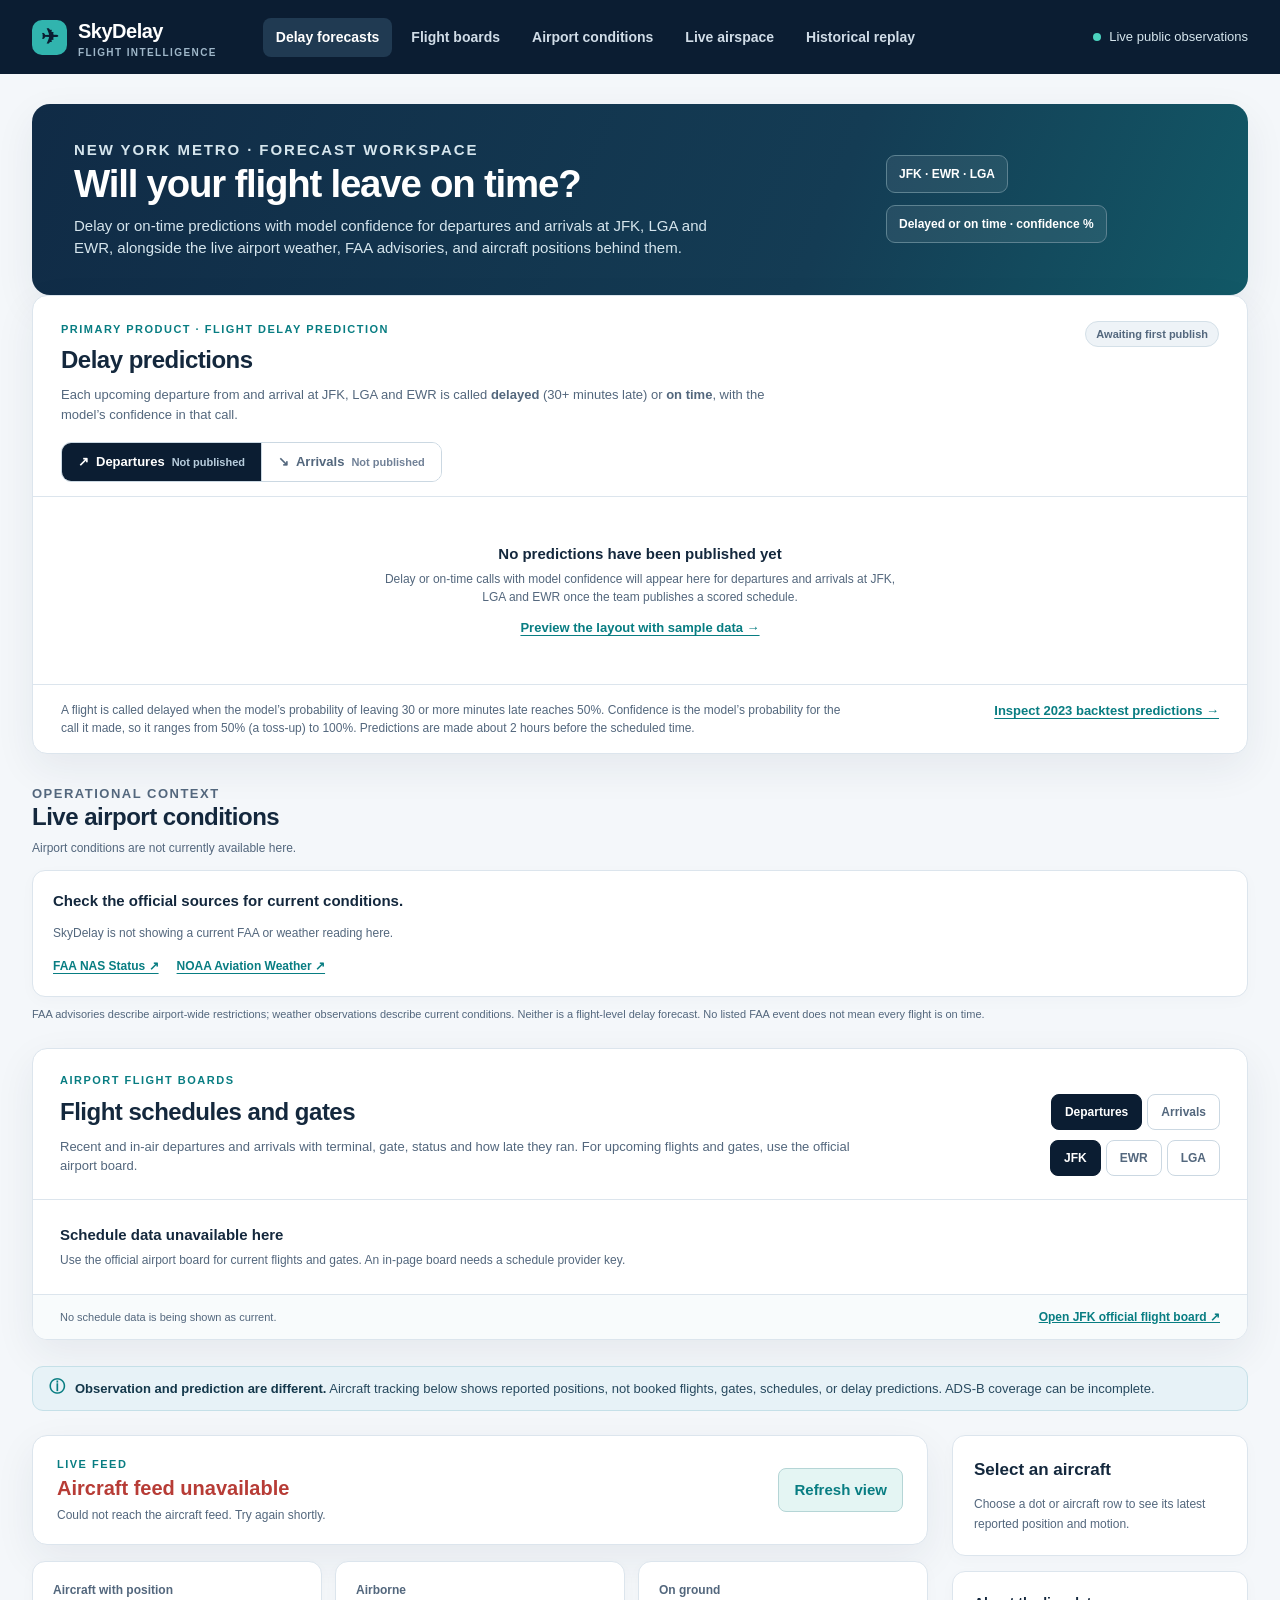
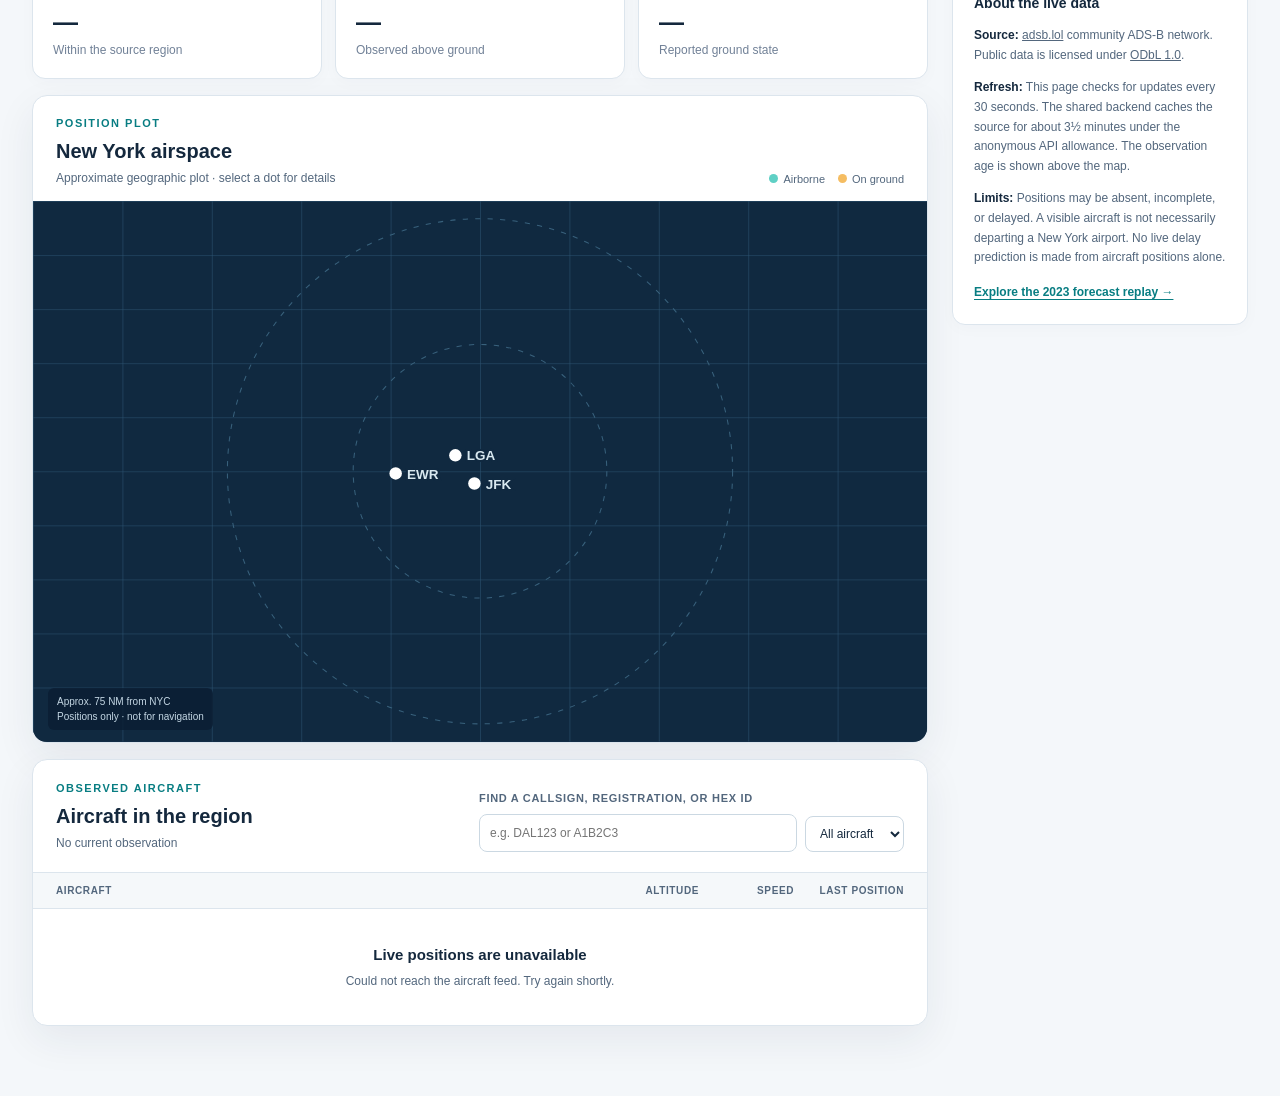
==== prototype/index.html @ 89e58b67 "fix: drop the prediction column from flight boards and the sample label Co-Authored-By: Claude Opus " ====
<!doctype html>
<html lang="en">
<head>
<meta charset="utf-8">
<meta name="viewport" content="width=device-width, initial-scale=1">
<meta name="theme-color" content="#0b1d32">
<link rel="icon" type="image/svg+xml" href="favicon.svg">
<link rel="stylesheet" href="styles.css">
<link rel="stylesheet" href="live.css">
<link rel="stylesheet" href="predictions.css">
<title>NYC flight delay predictions | SkyDelay</title>
</head>
<body>
<a class="skip" href="#main">Skip to main content</a>
<header class="site-header" id="top"><div class="header-inner"><a class="brand" href="index.html" aria-label="SkyDelay home"><span class="brand-mark" aria-hidden="true">✈</span><span>SkyDelay<small>Flight intelligence</small></span></a><nav class="top-nav" aria-label="Main navigation"><a href="#forecast" aria-current="page">Delay forecasts</a><a href="#schedules">Flight boards</a><a href="#conditions">Airport conditions</a><a href="#airspace">Live airspace</a><a href="replay.html">Historical replay</a></nav><div class="header-status"><span class="status-dot" aria-hidden="true"></span>Live public observations</div></div></header>
<div class="shell"><section class="hero" aria-labelledby="pageTitle"><div><p class="eyebrow">New York metro · Forecast workspace</p><h1 id="pageTitle">Will your flight leave on time?</h1><p>Delay or on-time predictions with model confidence for departures and arrivals at JFK, LGA and EWR, alongside the live airport weather, FAA advisories, and aircraft positions behind them.</p></div><div class="hero-facts" aria-label="Live view facts"><span>JFK · EWR · LGA</span><span>Delayed or on time · confidence %</span></div></section>

<main id="main">
<section id="forecast" class="forecast-panel panel predictions" aria-labelledby="forecastTitle">
  <div class="pred-head"><div><p class="section-kicker">Primary product · Flight delay prediction</p><h2 id="forecastTitle">Delay predictions</h2><p>Each upcoming departure from and arrival at JFK, LGA and EWR is called <strong>delayed</strong> (30+ minutes late) or <strong>on time</strong>, with the model’s confidence in that call.</p></div><div id="predMeta" class="pred-meta" role="status" aria-live="polite">Loading predictions…</div></div>
  <div class="pred-direction" role="group" aria-label="Departures or arrivals"><button type="button" data-pred-direction="departure" aria-pressed="true"><span aria-hidden="true">↗</span> Departures <small></small></button><button type="button" data-pred-direction="arrival" aria-pressed="false"><span aria-hidden="true">↘</span> Arrivals <small></small></button></div>
  <div id="predBanner" class="pred-banner" role="note" hidden></div>
  <div id="predAirports" class="pred-airports" role="group" aria-label="Departure airport"></div>
  <div id="predSummary" class="pred-summary" aria-live="polite"></div>
  <div id="predControls" class="pred-controls" hidden><label class="pred-search"><span>Find a flight or airport</span><input id="predSearch" type="search" placeholder="e.g. B6 1023 or BOS" autocomplete="off"></label><div class="pred-filter" role="group" aria-label="Show predictions"><button type="button" data-pred-filter="all" aria-pressed="true">All</button><button type="button" data-pred-filter="delayed" aria-pressed="false">Delayed</button><button type="button" data-pred-filter="on_time" aria-pressed="false">On time</button></div><label class="pred-select"><span>Sort</span><select id="predSort"><option value="time">Scheduled time</option><option value="risk">Highest delay risk</option><option value="confidence">Highest confidence</option></select></label><label class="pred-check"><input id="predPast" type="checkbox"> <span id="predPastLabel">Show departed</span></label></div>
  <div id="predTable" class="pred-table"><div class="pred-empty">Loading predictions…</div></div>
  <div class="forecast-footer pred-footer"><div id="predMethod" class="pred-method"></div><a class="forecast-link" href="replay.html">Inspect 2023 backtest predictions →</a></div>
</section>
<section id="conditions" class="conditions-section" aria-labelledby="conditionsTitle"><div class="section-head"><div><p class="section-kicker">Operational context</p><h2 id="conditionsTitle">Live airport conditions</h2><p id="operationsStatus" role="status" aria-live="polite">Checking FAA and aviation weather feeds…</p></div></div><div id="airportConditions" class="airport-conditions"><div class="card">Loading current conditions…</div></div><p class="conditions-note">FAA advisories describe airport-wide restrictions; weather observations describe current conditions. Neither is a flight-level delay forecast. No listed FAA event does not mean every flight is on time.</p></section>
<section id="schedules" class="schedule-section panel" aria-labelledby="scheduleTitle"><div class="schedule-heading"><div><p class="section-kicker">Airport flight boards</p><h2 id="scheduleTitle">Flight schedules and gates</h2><p>Recent and in-air departures and arrivals with terminal, gate, status and how late they ran. For upcoming flights and gates, use the official airport board.</p></div><div class="schedule-controls"><div class="schedule-tabs" role="group" aria-label="Departures or arrivals"><button type="button" data-schedule-direction="departures" aria-pressed="true">Departures</button><button type="button" data-schedule-direction="arrivals" aria-pressed="false">Arrivals</button></div><div class="schedule-tabs" role="group" aria-label="Airport"><button type="button" data-airport="JFK" aria-pressed="true">JFK</button><button type="button" data-airport="EWR" aria-pressed="false">EWR</button><button type="button" data-airport="LGA" aria-pressed="false">LGA</button></div></div></div><div id="scheduleList" class="schedule-content" aria-live="polite">Checking schedule data…</div><div class="schedule-footer"><span id="scheduleSource">Schedule coverage will be shown here.</span><a id="officialBoard" href="https://www.jfkairport.com/flights" target="_blank" rel="noopener noreferrer">Open JFK official flight board ↗</a></div></section>
<div class="notice" role="note"><span class="notice-icon" aria-hidden="true">ⓘ</span><span><strong>Observation and prediction are different.</strong> Aircraft tracking below shows reported positions, not booked flights, gates, schedules, or delay predictions. ADS-B coverage can be incomplete.</span></div>
<div id="airspace" class="live-workspace"><div class="live-main"><section class="live-toolbar panel" aria-label="Live feed status"><div><p class="section-kicker">Live feed</p><h2 id="statusTitle">Connecting to aircraft feed…</h2><p id="statusDetail" class="sub" role="status" aria-live="polite">Waiting for the first observation</p></div><button id="refresh" type="button" class="refresh-button">Refresh view</button></section>
<div class="live-stats" id="liveStats" aria-label="Observed aircraft counts"><div class="card"><div class="k">Aircraft with position</div><div class="v" id="statTotal">—</div><div class="d">Within the source region</div></div><div class="card"><div class="k">Airborne</div><div class="v" id="statAirborne">—</div><div class="d">Observed above ground</div></div><div class="card"><div class="k">On ground</div><div class="v" id="statGround">—</div><div class="d">Reported ground state</div></div></div>
<section class="map-panel panel" aria-labelledby="mapTitle"><div class="map-title"><div><p class="section-kicker">Position plot</p><h2 id="mapTitle">New York airspace</h2><p class="sub">Approximate geographic plot · select a dot for details</p></div><div class="map-legend"><span><i class="airborne-dot"></i>Airborne</span><span><i class="ground-dot"></i>On ground</span></div></div><div class="map-frame"><svg id="aircraftMap" viewBox="0 0 860 520" role="group" aria-label="Aircraft positions near New York" preserveAspectRatio="xMidYMid meet"><defs><pattern id="grid" width="86" height="52" patternUnits="userSpaceOnUse"><path d="M 86 0 L 0 0 0 52" fill="none" stroke="#2c5472" stroke-width="1"/></pattern></defs><rect width="860" height="520" fill="#102940"/><rect width="860" height="520" fill="url(#grid)"/><circle cx="430" cy="260" r="122" fill="none" stroke="#38617c" stroke-dasharray="5 7"/><circle cx="430" cy="260" r="243" fill="none" stroke="#38617c" stroke-dasharray="5 7"/><g id="airportMarkers"></g><g id="aircraftMarkers"></g></svg><div class="map-corner">Approx. 75 NM from NYC<br>Positions only · not for navigation</div></div></section>
<section class="panel aircraft-panel" aria-labelledby="listTitle"><div class="aircraft-head"><div><p class="section-kicker">Observed aircraft</p><h2 id="listTitle">Aircraft in the region</h2><p id="listDetail" class="sub">Waiting for live observations…</p></div><div class="aircraft-filters"><label for="liveSearch">Find a callsign, registration, or hex ID</label><input id="liveSearch" type="search" placeholder="e.g. DAL123 or A1B2C3" autocomplete="off"><select id="groundFilter" aria-label="Filter aircraft"><option value="all">All aircraft</option><option value="airborne">Airborne</option><option value="ground">On ground</option></select></div></div><div class="live-colhead" aria-hidden="true"><span>Aircraft</span><span>Altitude</span><span>Speed</span><span>Last position</span></div><div id="aircraftList" aria-live="polite"><div class="loading" role="status">Loading current aircraft…</div></div><button class="more" id="showMore" type="button" hidden>Show more aircraft</button></section></div>
<aside class="sidebar live-sidebar" aria-label="Live aircraft details and source"><section id="selectedCard" class="side-card selected-card" aria-labelledby="selectedTitle"><h3 id="selectedTitle">Select an aircraft</h3><p>Choose a dot or aircraft row to see its latest reported position and motion.</p></section><section class="side-card" id="about"><h3>About the live data</h3><p><strong>Source:</strong> <a href="https://www.adsb.lol/docs/open-data/api" target="_blank" rel="noopener noreferrer">adsb.lol</a> community ADS-B network. Public data is licensed under <a href="https://opendatacommons.org/licenses/odbl/1-0/" target="_blank" rel="noopener noreferrer">ODbL 1.0</a>.</p><p><strong>Refresh:</strong> This page checks for updates every 30 seconds. The shared backend caches the source for about 3½ minutes under the anonymous API allowance. The observation age is shown above the map.</p><p><strong>Limits:</strong> Positions may be absent, incomplete, or delayed. A visible aircraft is not necessarily departing a New York airport. No live delay prediction is made from aircraft positions alone.</p><a class="text-link" href="replay.html">Explore the 2023 forecast replay →</a></section></aside></div></main></div>
<script src="live.js" defer></script>
<script src="operations.js" defer></script>
<script src="predictions.js" defer></script>
</body>
</html>
---- prototype/styles.css ----
:root{--navy:#0b1d32;--navy-2:#172b43;--ink:#14283d;--muted:#53677d;--soft:#718197;--line:#dce5ed;--bg:#f4f7fa;--white:#fff;--teal:#087d82;--teal-light:#e4f5f3;--amber:#a95a05;--amber-light:#fff2db;--red:#b73c36;--red-light:#fff0ee;--green:#15735d;--green-light:#e5f5ec;--shadow:0 14px 40px rgba(23,43,67,.07)}
*{box-sizing:border-box}html{scroll-behavior:smooth}body{margin:0;background:var(--bg);color:var(--ink);font:15px/1.5 -apple-system,BlinkMacSystemFont,"Segoe UI",Roboto,Arial,sans-serif}button,input,select{font:inherit}[hidden]{display:none!important}button{cursor:pointer}a{color:inherit}a:focus-visible,button:focus-visible,input:focus-visible,select:focus-visible{outline:3px solid #42b7c2;outline-offset:3px}svg{display:block} .skip{position:absolute;left:12px;top:-70px;background:#fff;padding:10px 14px;z-index:100}.skip:focus{top:12px}
.site-header{background:var(--navy);color:#fff}.header-inner{max-width:1360px;margin:auto;padding:0 32px;min-height:74px;display:flex;align-items:center;gap:46px}.brand{display:flex;align-items:center;gap:11px;text-decoration:none;font-weight:800;font-size:20px;letter-spacing:-.5px;white-space:nowrap}.brand-mark{width:35px;height:35px;border-radius:10px;background:#31b4ae;color:var(--navy);display:grid;place-items:center;font-size:21px}.brand small{color:#9fb7c9;font-size:10px;letter-spacing:1.4px;text-transform:uppercase;display:block;line-height:1;font-weight:700;margin-top:2px}.top-nav{display:flex;align-items:center;gap:6px;margin-right:auto}.top-nav a{text-decoration:none;color:#d0dce7;padding:9px 13px;border-radius:8px;font-size:14px;font-weight:650}.top-nav a:hover,.top-nav a:focus-visible{background:#203a52;color:#fff}.header-status{display:flex;align-items:center;gap:8px;color:#d6e6ee;font-size:13px;white-space:nowrap}.status-dot{width:8px;height:8px;border-radius:50%;background:#4bd3bf}
.shell{max-width:1360px;margin:auto;padding:30px 32px 70px}.hero{background:linear-gradient(112deg,#102b46,#143c54 65%,#125967);border-radius:18px;color:#fff;padding:35px 42px;display:flex;align-items:center;justify-content:space-between;gap:26px;box-shadow:var(--shadow)}.eyebrow{font-size:11px;font-weight:800;letter-spacing:1.9px;text-transform:uppercase;color:#82dfd6;margin:0 0 9px}.hero h1{font-size:clamp(28px,3vw,40px);letter-spacing:-1.2px;line-height:1.12;margin:0 0 10px}.hero p{margin:0;color:#d5e5ed;max-width:640px;font-size:15px}.hero-facts{display:flex;gap:12px;flex-wrap:wrap;max-width:320px}.hero-facts span{border:1px solid #5d8291;background:#ffffff13;border-radius:9px;padding:9px 12px;font-size:12px;font-weight:700;white-space:nowrap}.notice{display:flex;gap:10px;align-items:flex-start;background:#e7f2f7;border:1px solid #c5e0e8;border-radius:11px;padding:12px 16px;margin:18px 0 24px;color:#284a5f;font-size:13px}.notice strong{color:#14384b}.notice-icon{font-weight:900;color:var(--teal);font-size:16px;line-height:1}
.workspace{display:grid;grid-template-columns:minmax(0,1fr) 296px;gap:24px;align-items:start}.primary{min-width:0}.section-head{display:flex;justify-content:space-between;align-items:end;gap:15px;margin-bottom:13px}.section-head h2{font-size:21px;line-height:1.2;letter-spacing:-.4px;margin:0}.section-head p{margin:4px 0 0;color:var(--muted);font-size:13px}.section-kicker{color:var(--teal);font-size:11px;font-weight:800;text-transform:uppercase;letter-spacing:1.5px;margin:0 0 5px}.cards{display:grid;grid-template-columns:repeat(3,minmax(0,1fr));gap:13px;margin-bottom:27px}.card{background:#fff;border:1px solid var(--line);border-radius:13px;padding:19px 20px;box-shadow:0 4px 16px rgba(23,43,67,.025);min-width:0}.card .k{font-size:12px;color:var(--muted);font-weight:700}.card .v{font-size:28px;font-weight:800;letter-spacing:-.6px;font-variant-numeric:tabular-nums;line-height:1.2;margin-top:8px}.card .d{font-size:12px;color:var(--soft);margin-top:4px}
.panel{background:#fff;border:1px solid var(--line);border-radius:15px;box-shadow:var(--shadow);overflow:hidden}.panel-head{padding:24px 25px 0}.panel-head h2{font-size:22px;letter-spacing:-.45px;margin:0}.panel-head p{margin:4px 0 0;color:var(--muted);font-size:13px}.tabs{display:flex;gap:6px;border-bottom:1px solid var(--line);padding:0 25px;margin-top:21px}.tabs button{background:none;border:0;border-bottom:3px solid transparent;color:var(--muted);padding:0 12px 12px;font-size:14px;font-weight:700}.tabs button[aria-selected="true"]{color:var(--teal);border-color:var(--teal)}.filters{padding:19px 25px 18px;border-bottom:1px solid var(--line);background:#fbfcfd}.filter-label{display:block;font-size:11px;text-transform:uppercase;letter-spacing:1.1px;font-weight:800;color:var(--muted);margin-bottom:7px}.search-row{display:flex;gap:10px;align-items:center}.field{display:flex;align-items:center;gap:9px;background:#fff;border:1px solid #cbd8e2;border-radius:9px;height:44px;padding:0 12px;min-width:0;flex:1}.field:focus-within{border-color:var(--teal);box-shadow:0 0 0 3px #087d821a}.field svg{color:var(--soft);flex:none}.field input,.field select{width:100%;height:100%;border:0;background:transparent;color:var(--ink);outline:none;min-width:0}.field input::placeholder{color:#8392a1}.route-controls{display:grid;grid-template-columns:190px minmax(0,1fr) auto;gap:10px}.clear{height:44px;padding:0 14px;border-radius:9px;border:1px solid var(--line);background:#fff;color:var(--teal);font-weight:700}.clear:hover{background:var(--teal-light)}.date-wrap{margin-top:17px}.dates{display:flex;gap:7px;overflow:auto;padding:2px 2px 6px;scrollbar-width:thin}.date{min-width:75px;padding:7px 9px;border:1px solid #d3dfe8;border-radius:8px;background:#fff;text-align:center;color:var(--ink)}.date b{display:block;font-size:13px}.date span{display:block;color:var(--soft);font-size:11px}.date[aria-pressed="true"]{background:var(--navy);border-color:var(--navy);color:#fff}.date[aria-pressed="true"] span{color:#bcd2df}.date:hover:not([aria-pressed="true"]){border-color:var(--teal);background:#f5fbfa}
.results-head{display:flex;align-items:end;justify-content:space-between;gap:16px;padding:21px 25px 15px}.results-head h3{font-size:18px;letter-spacing:-.3px;margin:0}.sub{font-size:12px;color:var(--muted);margin:3px 0 0}.sort-label{display:flex;align-items:center;gap:8px;color:var(--muted);font-size:12px;white-space:nowrap}.sort-label select{border:1px solid #cbd8e2;border-radius:8px;padding:8px 28px 8px 9px;background:#fff;color:var(--ink);font-size:12px;font-weight:700}.colhead,.row{display:grid;grid-template-columns:minmax(220px,1fr) 110px 105px 95px;align-items:center;gap:12px}.colhead{background:#f5f8fa;border-block:1px solid var(--line);color:var(--muted);text-transform:uppercase;letter-spacing:.6px;font-size:10px;font-weight:800;padding:11px 25px}.colhead span:not(:first-child){text-align:right}.row{width:100%;text-align:left;border:0;border-bottom:1px solid #e7edf2;background:#fff;padding:14px 25px;color:var(--ink)}.row:hover{background:#f7fbfc}.row:last-child{border-bottom:0}.flight-cell{display:flex;align-items:center;gap:12px;min-width:0}.ico{width:37px;height:37px;border-radius:10px;display:grid;place-items:center;background:#dfeef2;color:#145265;flex:none;font-size:12px;font-weight:800}.flight-main{min-width:0}.flight-main strong{font-size:14px;white-space:nowrap}.route-tag{color:var(--teal);background:#eaf6f5;border-radius:4px;padding:2px 5px;font-size:11px;font-weight:800;margin-left:7px;white-space:nowrap}.flight-sub{color:var(--muted);font-size:12px;white-space:nowrap;overflow:hidden;text-overflow:ellipsis}.mobile-risk{display:none}.cell-number{text-align:right;font-size:13px;font-weight:750;font-variant-numeric:tabular-nums}.cell-number small{display:block;color:var(--soft);font-size:10px;font-weight:500}.pill{display:inline-block;border-radius:7px;padding:6px 8px;font-size:12px;font-weight:800;min-width:76px;text-align:center}.pill.g{color:var(--green);background:var(--green-light)}.pill.y{color:var(--amber);background:var(--amber-light)}.pill.r{color:var(--red);background:var(--red-light)}.pred-cell{text-align:right}.more{display:block;margin:17px auto 20px;padding:10px 24px;border:1px solid #bfd0dd;border-radius:8px;background:#fff;color:var(--teal);font-size:13px;font-weight:800}.more:hover{background:var(--teal-light)}.empty{padding:40px 24px;text-align:center}.empty strong{display:block;font-size:16px}.empty p{color:var(--muted);font-size:13px;margin:5px 0 14px}.empty button{border:1px solid #b8d6d6;background:var(--teal-light);color:var(--teal);border-radius:8px;padding:8px 13px;font-weight:700}.loading{padding:35px 24px;color:var(--muted);text-align:center}
.sidebar{display:grid;gap:15px;position:sticky;top:18px}.side-card{background:#fff;border:1px solid var(--line);border-radius:13px;padding:21px;box-shadow:0 4px 16px rgba(23,43,67,.025)}.side-card h3{font-size:14px;margin:0 0 12px}.side-card p{font-size:12px;line-height:1.65;color:var(--muted);margin:0 0 12px}.side-card p:last-child{margin-bottom:0}.side-card strong{color:var(--ink)}.legend{display:grid;gap:9px}.legend span{font-size:12px;color:var(--muted)}.legend i{width:9px;height:9px;border-radius:50%;display:inline-block;margin-right:8px}.stat{padding:11px 0;border-top:1px solid var(--line);display:flex;justify-content:space-between;gap:8px;font-size:12px}.stat span{color:var(--muted)}.stat strong{text-align:right}.footnote{color:var(--soft);font-size:11px;line-height:1.6;margin-top:12px}.text-link{font-size:12px;color:var(--teal);font-weight:750;text-underline-offset:3px}.method{margin-top:22px;border:1px solid var(--line);border-radius:12px;background:#fff;padding:22px 26px}.method h2{font-size:17px;margin:0 0 12px}.method-grid{display:grid;grid-template-columns:repeat(3,1fr);gap:20px}.method-grid p{font-size:12px;color:var(--muted);line-height:1.6;margin:0}.method-grid strong{display:block;color:var(--ink);margin-bottom:3px}
.mask{position:fixed;inset:0;background:rgba(5,20,36,.58);z-index:50;display:none}.mask.open{display:block}.sheet{position:fixed;z-index:51;top:50%;left:50%;transform:translate(-50%,-45%) scale(.98);opacity:0;pointer-events:none;max-height:min(90vh,850px);overflow:auto;width:min(620px,calc(100vw - 28px));background:#fff;border-radius:15px;box-shadow:0 24px 90px #071a2d55;padding:25px 29px;transition:opacity .18s,transform .18s}.sheet.open{opacity:1;pointer-events:auto;transform:translate(-50%,-50%)}.sheet-top{display:flex;align-items:flex-start;justify-content:space-between;gap:12px}.close-sheet{width:34px;height:34px;border:1px solid var(--line);border-radius:8px;background:#fff;font-size:23px;line-height:1;color:var(--muted)}.dh{display:flex;align-items:center;gap:12px;min-width:0}.dh .flight-main strong{font-size:19px}.dh .flight-sub{white-space:normal}.big{display:flex;align-items:baseline;gap:7px;margin-top:20px}.big .n{font-size:40px;font-weight:800;letter-spacing:-1px}.big .u{font-size:13px;color:var(--muted)}.range{margin-top:17px;padding:16px 18px;background:#f6f9fb;border-radius:10px}.range strong{font-size:13px}.bar{position:relative;height:9px;border-radius:5px;background:#dae4eb;margin:33px 0 10px}.bar .seg2{position:absolute;top:0;height:9px;border-radius:5px;background:#7cc9c5}.bar .dot{position:absolute;top:-5px;width:19px;height:19px;border-radius:50%;border:3px solid #fff;box-shadow:0 1px 5px #17304744;transform:translateX(-50%)}.bar .lab{position:absolute;top:-27px;transform:translateX(-50%);font-size:11px;color:var(--muted);white-space:nowrap}.ticks{display:flex;justify-content:space-between;font-size:11px;color:var(--soft)}.kv{display:grid;grid-template-columns:1fr 1fr;gap:10px;margin-top:14px}.kv .card{padding:14px}.kv .card .v{font-size:21px}.sec{margin:22px 0 3px;font-size:14px;font-weight:800}.drv{display:grid;grid-template-columns:minmax(130px,1fr) 110px 58px;gap:10px;align-items:center;margin-top:10px;font-size:12px}.drv .bb{height:8px;background:#edf2f5;border-radius:5px;position:relative;overflow:hidden}.drv .bb:after{content:"";position:absolute;left:50%;height:8px;border-left:1px solid #a3b3be}.drv .bb i{position:absolute;top:0;bottom:0;border-radius:4px}.drv b{text-align:right;font-variant-numeric:tabular-nums}.bt{margin-top:20px;border:1px solid var(--line);border-radius:9px;background:#f9fbfc;padding:12px 14px;font-size:12px;line-height:1.6}.ok{color:var(--green);font-weight:750}.bad{color:var(--red);font-weight:750}
@media(max-width:1050px){.workspace{grid-template-columns:1fr}.sidebar{position:static;grid-template-columns:repeat(2,1fr)}.header-inner{gap:20px}}
@media(max-width:760px){.header-inner{padding:0 18px;min-height:65px;flex-wrap:wrap;gap:4px 16px}.brand{font-size:18px}.header-status{margin-left:auto;font-size:11px}.top-nav{order:3;width:100%;overflow:auto;padding-bottom:6px}.top-nav a{padding:6px 8px;font-size:12px}.shell{padding:18px 14px 45px}.hero{padding:25px 22px;display:block}.hero-facts{max-width:none;margin-top:18px}.cards{gap:8px}.card{padding:14px}.card .v{font-size:22px}.sidebar{grid-template-columns:1fr}.method-grid{grid-template-columns:1fr;gap:14px}.colhead,.row{grid-template-columns:minmax(140px,1fr) 85px 80px;gap:7px;padding-left:15px;padding-right:15px}.colhead span:nth-child(3),.row .worst-cell{display:none}.mobile-risk{display:block;color:var(--muted);font-size:11px;margin-top:2px}.panel-head,.filters{padding-left:16px;padding-right:16px}.tabs{padding-left:16px}.results-head{padding-left:16px;padding-right:16px}.route-controls{grid-template-columns:1fr 1fr}.route-controls .clear{grid-column:2}.route-controls .field:nth-child(2){grid-column:1/-1;grid-row:2}.route-controls{display:flex;flex-wrap:wrap}.route-controls .field:first-child{flex:0 0 100%}.route-controls .field:nth-child(2){flex:1}.route-controls .clear{flex:none}}
@media(max-width:480px){.notice{font-size:12px}.cards{grid-template-columns:1fr 1fr}.cards .card:last-child{grid-column:1/-1}.card .v{font-size:21px}.results-head{align-items:start;display:block}.sort-label{margin-top:13px}.colhead,.row{grid-template-columns:minmax(115px,1fr) 65px 73px;gap:5px}.colhead{font-size:9px}.row{padding-top:12px;padding-bottom:12px}.flight-cell{gap:7px}.ico{width:29px;height:29px;font-size:10px}.flight-main strong{font-size:12px}.route-tag{display:block;width:max-content;margin-left:0;font-size:10px}.flight-sub{font-size:10px;max-width:170px}.mobile-risk{display:block;color:var(--muted);font-size:10px;margin-top:2px}.cell-number{font-size:11px}.pill{min-width:0;font-size:10px;padding:5px 4px}.sheet{top:auto;bottom:0;left:0;transform:translateY(20px);width:100%;max-height:91vh;border-radius:18px 18px 0 0;padding:20px}.sheet.open{transform:translateY(0)}.drv{grid-template-columns:minmax(100px,1fr) 80px 48px;gap:5px}}
@media(prefers-reduced-motion:reduce){html{scroll-behavior:auto}.sheet{transition:none}}
---- prototype/live.css ----
.top-nav a[aria-current="page"]{background:#203a52;color:#fff}.live-workspace{display:grid;grid-template-columns:minmax(0,1fr) 296px;gap:24px;align-items:start}.live-main{min-width:0}.live-toolbar{display:flex;align-items:center;justify-content:space-between;gap:20px;padding:20px 24px;margin-bottom:16px}.live-toolbar h2{font-size:20px;margin:0}.live-toolbar p{margin-bottom:0}.refresh-button{border:1px solid #b5d5d6;background:var(--teal-light);color:var(--teal);font-weight:800;border-radius:8px;padding:10px 15px;white-space:nowrap}.refresh-button:disabled{opacity:.55;cursor:wait}.live-stats{display:grid;grid-template-columns:repeat(3,1fr);gap:13px;margin-bottom:16px}.live-stats .card .v{font-size:25px}.map-panel{margin-bottom:16px}.map-title{padding:19px 23px 14px;display:flex;justify-content:space-between;align-items:end;gap:15px}.map-title h2,.aircraft-head h2{font-size:20px;margin:0}.map-legend{display:flex;gap:13px;color:var(--muted);font-size:11px;white-space:nowrap}.map-legend i{display:inline-block;width:9px;height:9px;border-radius:50%;margin-right:5px}.airborne-dot{background:#5fd0c5}.ground-dot{background:#f5bd62}.map-frame{position:relative;background:#102940}.map-frame svg{width:100%;height:auto;min-height:300px;display:block}.map-corner{position:absolute;bottom:12px;left:15px;color:#c4d7e4;background:#0b1d32cc;border-radius:6px;padding:6px 9px;font-size:10px;line-height:1.5}.map-airport{fill:#fff}.map-airport-label{fill:#d8e8ef;font-size:13px;font-weight:800;paint-order:stroke;stroke:#102940;stroke-width:4px}.aircraft-marker{cursor:pointer;stroke:#102940;stroke-width:1.5px}.aircraft-marker:hover,.aircraft-marker:focus{stroke:#fff;stroke-width:3px;outline:none}.aircraft-marker.selected{stroke:#fff;stroke-width:3px}.aircraft-head{padding:20px 23px;display:flex;align-items:end;justify-content:space-between;gap:18px}.aircraft-filters{display:flex;gap:8px;align-items:end;flex-wrap:wrap;max-width:425px}.aircraft-filters label{flex:0 0 100%;color:var(--muted);font-size:11px;text-transform:uppercase;letter-spacing:.7px;font-weight:800}.aircraft-filters input,.aircraft-filters select{border:1px solid #cbd8e2;border-radius:8px;padding:9px 10px;color:var(--ink);background:#fff;min-width:0;font-size:12px}.aircraft-filters input{flex:1;min-width:145px}.live-colhead,.live-row{display:grid;grid-template-columns:minmax(180px,1fr) 100px 85px 100px;gap:10px;align-items:center}.live-colhead{background:#f5f8fa;padding:10px 23px;border-block:1px solid var(--line);color:var(--muted);font-size:10px;text-transform:uppercase;letter-spacing:.6px;font-weight:800}.live-colhead span:not(:first-child){text-align:right}.live-row{width:100%;background:#fff;border:0;border-bottom:1px solid var(--line);text-align:left;padding:12px 23px;color:var(--ink)}.live-row:hover,.live-row.selected{background:#f0f9f8}.live-row:last-child{border-bottom:0}.live-id{display:flex;align-items:center;gap:10px;min-width:0}.live-icon{width:34px;height:34px;border-radius:8px;background:#e4f5f3;color:var(--teal);display:grid;place-items:center;font-size:19px;flex:none}.live-id strong{font-size:13px;display:block}.live-id small{font-size:11px;color:var(--muted);display:block;white-space:nowrap;overflow:hidden;text-overflow:ellipsis}.live-number{text-align:right;font-size:12px;font-weight:750;font-variant-numeric:tabular-nums}.live-number small{display:block;color:var(--muted);font-size:10px;font-weight:500}.selected-card h3{font-size:17px}.selected-card .selected-code{font-size:24px;font-weight:800;letter-spacing:-.5px;margin:-3px 0 4px}.selected-card .selected-sub{font-size:12px;color:var(--muted);margin-bottom:12px}.selected-card .stat{padding:9px 0}.selected-card .text-link{display:inline-block;margin-top:12px}.feed-error{padding:35px 24px;text-align:center;color:var(--muted)}.feed-error strong{color:var(--ink);display:block;font-size:15px}.feed-error p{margin:5px 0 0;font-size:12px}.status-good{color:var(--green)}.status-stale{color:var(--amber)}.status-bad{color:var(--red)}
@media(max-width:1050px){.live-workspace{grid-template-columns:1fr}.live-sidebar{grid-template-columns:repeat(2,1fr)}}
@media(max-width:760px){.live-toolbar{padding:17px;align-items:start}.live-stats{gap:8px}.live-stats .card{padding:13px}.live-stats .card .v{font-size:21px}.map-title,.aircraft-head{padding:16px;display:block}.map-legend{margin-top:10px}.aircraft-filters{max-width:none;margin-top:14px}.live-colhead,.live-row{grid-template-columns:minmax(120px,1fr) 78px 68px;gap:6px;padding-left:15px;padding-right:15px}.live-colhead span:last-child,.live-row .age-cell{display:none}.live-sidebar{grid-template-columns:1fr}}
@media(max-width:480px){.live-toolbar{display:block}.refresh-button{margin-top:12px}.live-stats{grid-template-columns:1fr 1fr}.live-stats .card:first-child{grid-column:1/-1}.live-colhead,.live-row{grid-template-columns:minmax(100px,1fr) 70px 60px}.live-number{font-size:11px}.live-icon{width:28px;height:28px;font-size:15px}.map-frame svg{min-height:250px}.map-corner{font-size:9px}}
/* Forecast readiness and live operational context */
.forecast-panel{margin:0 0 26px}.forecast-intro{padding:25px 28px 19px}.forecast-intro h2,.conditions-section h2,.schedule-heading h2{font-size:24px;letter-spacing:-.5px;margin:0 0 7px}.forecast-intro>p:last-child,.schedule-heading p:last-child{font-size:13px;color:var(--muted);margin:0;max-width:900px}.forecast-outcome{margin:0 28px 23px;padding:22px 24px;border:1px solid #cbdde7;background:#f5fafb;border-radius:12px}.forecast-badge{display:inline-block;color:#81501c;background:#fff1d7;border:1px solid #f2d8a6;border-radius:999px;padding:5px 10px;font-size:11px;font-weight:800}.forecast-metrics{display:grid;grid-template-columns:repeat(3,minmax(0,1fr));gap:16px;margin:18px 0 12px}.forecast-metrics>div{border-right:1px solid #d4e3e8}.forecast-metrics>div:last-child{border:0}.forecast-metrics small{display:block;color:var(--muted);font-size:11px;font-weight:700}.forecast-metrics strong{display:block;font-size:25px;letter-spacing:-.6px;font-variant-numeric:tabular-nums}.forecast-outcome p{font-size:12px;color:var(--muted);margin:0}.forecast-footer{display:flex;gap:20px;align-items:center;justify-content:space-between;border-top:1px solid var(--line);padding:16px 28px;flex-wrap:wrap}.forecast-footer div{min-width:180px;max-width:300px}.forecast-footer strong,.forecast-footer span{display:block;font-size:12px}.forecast-footer span{color:var(--muted);margin-top:3px}.forecast-link{color:var(--teal);font-size:13px;font-weight:800;text-underline-offset:3px}.conditions-section{margin-bottom:26px}.conditions-section .section-head p:last-child{font-size:12px;color:var(--muted);margin:3px 0 0}.airport-conditions{display:grid;grid-template-columns:repeat(3,minmax(0,1fr));gap:13px}.airport-card h3{margin:2px 0 12px;font-size:18px}.airport-card p{font-size:12px;margin:9px 0}.airport-normal{color:var(--green);font-weight:750}.airport-alert{color:var(--red);font-weight:750}.airport-unknown{color:var(--amber)}.airport-weather{color:var(--ink);padding-top:9px;border-top:1px solid var(--line)}.airport-updated{font-size:11px;color:var(--soft)}.conditions-note{font-size:11px;color:var(--muted);margin:9px 0 0}.schedule-section{margin-bottom:26px}.schedule-heading{display:flex;align-items:end;justify-content:space-between;gap:18px;padding:23px 27px}.schedule-tabs{display:flex;gap:5px}.schedule-tabs button{border:1px solid #cbd8e2;border-radius:8px;background:#fff;color:var(--muted);padding:8px 13px;font-size:12px;font-weight:800}.schedule-tabs button[aria-pressed=true]{background:var(--navy);border-color:var(--navy);color:#fff}.schedule-content{min-height:95px;padding:24px 27px;border-top:1px solid var(--line);overflow:auto}.schedule-content>strong{display:block;font-size:15px}.schedule-content>p{font-size:12px;color:var(--muted);margin:5px 0 0}.schedule-message{color:var(--muted)}.schedule-table{min-width:600px}.schedule-row{display:grid;grid-template-columns:minmax(210px,1.5fr) repeat(3,minmax(110px,1fr));gap:12px;padding:10px 4px;border-bottom:1px solid var(--line);font-size:12px}.schedule-row:last-child{border-bottom:0}.schedule-colhead{text-transform:uppercase;letter-spacing:.5px;color:var(--muted);font-size:10px;font-weight:800}.schedule-footer{display:flex;align-items:center;justify-content:space-between;gap:10px;padding:13px 27px;background:#f8fbfc;border-top:1px solid var(--line);font-size:11px;color:var(--muted)}.schedule-footer a{color:var(--teal);font-size:12px;font-weight:800;text-align:right}
@media(max-width:760px){.forecast-intro,.schedule-heading{padding:20px}.forecast-outcome{margin:0 20px 20px;padding:17px}.forecast-footer{padding:16px 20px}.airport-conditions{grid-template-columns:1fr}.schedule-heading{display:block}.schedule-tabs{margin-top:15px}.schedule-content{padding:20px}.schedule-footer{padding:13px 20px;align-items:start;flex-direction:column}}
@media(max-width:480px){.forecast-metrics{grid-template-columns:1fr 1fr;gap:12px}.forecast-metrics>div:nth-child(2){border:0}.forecast-metrics>div:last-child{grid-column:1/-1;border-top:1px solid #d4e3e8;padding-top:10px}.forecast-metrics strong{font-size:22px}}
.airport-fallback{grid-column:1/-1}.airport-fallback p{font-size:12px;color:var(--muted)}.airport-fallback a{display:inline-block;margin-right:18px}

/* Flight boards: departures/arrivals toggle and prediction column */
.schedule-controls{display:flex;gap:10px;flex-wrap:wrap;justify-content:flex-end}.schedule-table{min-width:640px}.schedule-row{grid-template-columns:minmax(200px,1.4fr) minmax(110px,.8fr) minmax(120px,.9fr) minmax(170px,1.1fr)!important;align-items:center}.schedule-muted{color:var(--soft)}.schedule-row small.schedule-muted{font-size:11px}
@media(max-width:760px){.schedule-controls{justify-content:flex-start;margin-top:15px}.schedule-controls .schedule-tabs{margin-top:0}}
.schedule-status small{color:var(--muted);font-size:11px}.schedule-status.is-late{color:var(--amber);font-weight:700}.schedule-status.is-late small{color:var(--amber)}.schedule-status.is-cancelled{color:var(--red);font-weight:700}
---- prototype/predictions.css ----
/* Delay / on-time prediction board. Uses the tokens defined in styles.css. */
.predictions{overflow:hidden}
.pred-head{display:flex;justify-content:space-between;align-items:flex-start;gap:24px;padding:25px 28px 18px}
.pred-head h2{font-size:24px;letter-spacing:-.5px;margin:0 0 7px}
.pred-head p:last-child{font-size:13px;color:var(--muted);margin:0;max-width:720px}
.pred-meta{display:flex;flex-direction:column;align-items:flex-end;gap:3px;text-align:right;font-size:13px;font-weight:700;white-space:nowrap}
.pred-meta small{font-size:11px;color:var(--muted);font-weight:500}
.pred-pill{display:inline-block;border-radius:999px;padding:4px 10px;font-size:11px;font-weight:800;border:1px solid}
.pred-pill-live{color:var(--green);background:var(--green-light);border-color:#b9e2cd}
.pred-pill-stale{color:#81501c;background:var(--amber-light);border-color:#f2d8a6}
.pred-pill-wait{color:var(--muted);background:#eef3f7;border-color:#d4e0e8}
.pred-direction{display:inline-flex;margin:0 28px 14px;border:1px solid #cbd8e2;border-radius:10px;overflow:hidden;background:#fff}
.pred-direction button{border:0;border-right:1px solid #cbd8e2;background:#fff;color:var(--muted);padding:9px 16px;font-size:13px;font-weight:800;display:flex;align-items:center;gap:7px}
.pred-direction button:last-child{border-right:0}
.pred-direction button small{white-space:nowrap;font-size:11px;font-weight:600;color:var(--soft)}
.pred-direction button[aria-pressed=true]{background:var(--navy);color:#fff}
.pred-direction button[aria-pressed=true] small{color:#b8cddd}
.pred-banner{margin:0 28px 16px;padding:11px 15px;border-radius:10px;font-size:12px;border:1px solid}
.pred-banner a{color:inherit;font-weight:800}
.pred-banner{background:var(--amber-light);border-color:#f2d8a6;color:#6d4313}
.pred-airports{display:grid;grid-template-columns:repeat(3,minmax(0,1fr));gap:10px;padding:0 28px}
.pred-airports:empty,.pred-summary:empty{display:none}
.pred-airport{display:grid;grid-template-columns:auto 1fr;align-items:baseline;column-gap:9px;text-align:left;background:#fff;border:1px solid #cbd8e2;border-radius:11px;padding:12px 15px;color:var(--ink)}
.pred-airport strong{font-size:20px;letter-spacing:-.4px}
.pred-airport span{font-size:13px;color:var(--muted);font-weight:650}
.pred-airport small{grid-column:1/-1;font-size:11px;color:var(--muted);margin-top:2px}
.pred-airport small.has-delays{color:var(--red);font-weight:750}
.pred-airport:hover{border-color:#8fb4c8}
.pred-airport[aria-pressed=true]{background:var(--navy);border-color:var(--navy);color:#fff}
.pred-airport[aria-pressed=true] span,.pred-airport[aria-pressed=true] small{color:#c5d6e3}
.pred-airport[aria-pressed=true] small.has-delays{color:#ffb4ac}
.pred-summary{display:grid;grid-template-columns:repeat(4,minmax(0,1fr));gap:10px;padding:14px 28px 4px}
.pred-tile{border:1px solid var(--line);background:#f8fbfc;border-radius:11px;padding:13px 15px}
.pred-tile small{display:block;font-size:11px;color:var(--muted);font-weight:750}
.pred-tile strong{display:block;font-size:26px;letter-spacing:-.6px;font-variant-numeric:tabular-nums;line-height:1.25}
.pred-tile span{display:block;font-size:11px;color:var(--muted)}
.pred-tile-delayed{background:var(--red-light);border-color:#f3cfca}.pred-tile-delayed strong{color:var(--red)}
.pred-tile-ontime{background:var(--green-light);border-color:#c4e6d4}.pred-tile-ontime strong{color:var(--green)}
.pred-controls{display:flex;align-items:end;gap:12px;flex-wrap:wrap;padding:16px 28px 14px}
.pred-controls label>span{display:block;font-size:10px;text-transform:uppercase;letter-spacing:.7px;font-weight:800;color:var(--muted);margin-bottom:4px}
.pred-search{flex:1;min-width:200px}
.pred-controls input[type=search],.pred-controls select{width:100%;border:1px solid #cbd8e2;border-radius:8px;padding:8px 10px;background:#fff;color:var(--ink);font-size:13px}
.pred-filter{display:flex;border:1px solid #cbd8e2;border-radius:8px;overflow:hidden}
.pred-filter button{border:0;border-right:1px solid #cbd8e2;background:#fff;color:var(--muted);padding:8px 13px;font-size:12px;font-weight:800}
.pred-filter button:last-child{border-right:0}
.pred-filter button[aria-pressed=true]{background:var(--teal-light);color:var(--teal)}
.pred-check span{display:inline!important;font-size:12px!important;text-transform:none!important;letter-spacing:0!important;margin:0!important;color:var(--muted)}
.pred-check{display:flex;align-items:center;gap:6px;white-space:nowrap;font-size:12px;color:var(--muted);font-weight:700;padding-bottom:8px}
.pred-table{border-top:1px solid var(--line)}
.pred-list{list-style:none;margin:0;padding:0;max-height:620px;overflow:auto}
.pred-row{display:grid;grid-template-columns:120px 100px minmax(110px,1fr) 150px minmax(170px,220px);gap:14px;align-items:center;padding:11px 28px;border-bottom:1px solid var(--line);font-size:13px}
.pred-list .pred-row:last-child{border-bottom:0}
.pred-list .pred-row:hover{background:#f6fafb}
.pred-colhead{background:#f5f8fa;color:var(--muted);font-size:10px;text-transform:uppercase;letter-spacing:.6px;font-weight:800;padding-top:9px;padding-bottom:9px}
.pred-time strong{display:block;font-variant-numeric:tabular-nums}
.pred-time small{display:block;font-size:11px;color:var(--muted)}
.pred-flight{font-size:14px;letter-spacing:.2px}
.pred-dest{color:var(--muted)}
.pred-status{justify-self:start;border-radius:999px;padding:4px 11px;font-size:12px;font-weight:800;white-space:nowrap}
.pred-status.is-delayed{background:var(--red-light);color:var(--red);border:1px solid #f3cfca}
.pred-status.is-ontime{background:var(--green-light);color:var(--green);border:1px solid #c4e6d4}
.pred-conf{display:flex;align-items:center;gap:10px}
.pred-bar{flex:1;height:8px;border-radius:99px;background:#e6edf2;overflow:hidden;min-width:60px}
.pred-bar i{display:block;height:100%;border-radius:99px}
.pred-bar i.is-delayed{background:var(--red)}
.pred-bar i.is-ontime{background:var(--green)}
.pred-conf-label{min-width:58px;text-align:right;line-height:1.15}
.pred-conf-label strong{display:block;font-size:15px;font-variant-numeric:tabular-nums}
.pred-conf-label small{font-size:10px;color:var(--muted);text-transform:uppercase;letter-spacing:.5px;font-weight:750}
.pred-row.is-past{opacity:.55}
.pred-count{margin:0;padding:9px 28px;font-size:11px;color:var(--muted);border-top:1px solid var(--line)}
.pred-empty{padding:28px;text-align:center;color:var(--muted);font-size:13px}
.pred-empty strong{display:block;color:var(--ink);font-size:15px}
.pred-empty p{margin:5px auto 12px;max-width:520px;font-size:12px}
.pred-empty-large{padding:46px 28px}
.pred-footer{align-items:flex-start}
.pred-footer .pred-method{max-width:780px;min-width:0}
.pred-method p{font-size:12px;color:var(--muted);margin:0}
.pred-method p+p{margin-top:5px}
.pred-validation{color:var(--ink)!important;font-weight:650}
@media(max-width:900px){.pred-summary{grid-template-columns:repeat(2,minmax(0,1fr))}.pred-row{grid-template-columns:90px 1fr 130px;row-gap:6px}.pred-colhead{display:none}.pred-dest{grid-column:2;grid-row:2;font-size:12px}.pred-flight{grid-column:2;grid-row:1}.pred-time{grid-row:1/3}.pred-status{grid-column:3;grid-row:1;justify-self:end}.pred-conf{grid-column:3;grid-row:2}}
@media(max-width:760px){.pred-head{display:block;padding:20px}.pred-meta{align-items:flex-start;text-align:left;margin-top:12px;white-space:normal}.pred-airports,.pred-summary,.pred-controls{padding-left:20px;padding-right:20px}.pred-banner{margin:0 20px 14px}.pred-direction{margin:0 20px 12px;display:flex}.pred-direction button{flex:1;justify-content:center}.pred-direction button small{display:none}.pred-row{padding:11px 20px}.pred-airport{padding:10px 12px}.pred-airport span{display:none}}
@media(max-width:480px){.pred-airports{gap:6px}.pred-airport strong{font-size:17px}.pred-row{grid-template-columns:72px 1fr 112px;gap:8px}.pred-status{font-size:11px;padding:3px 8px}.pred-tile strong{font-size:22px}}
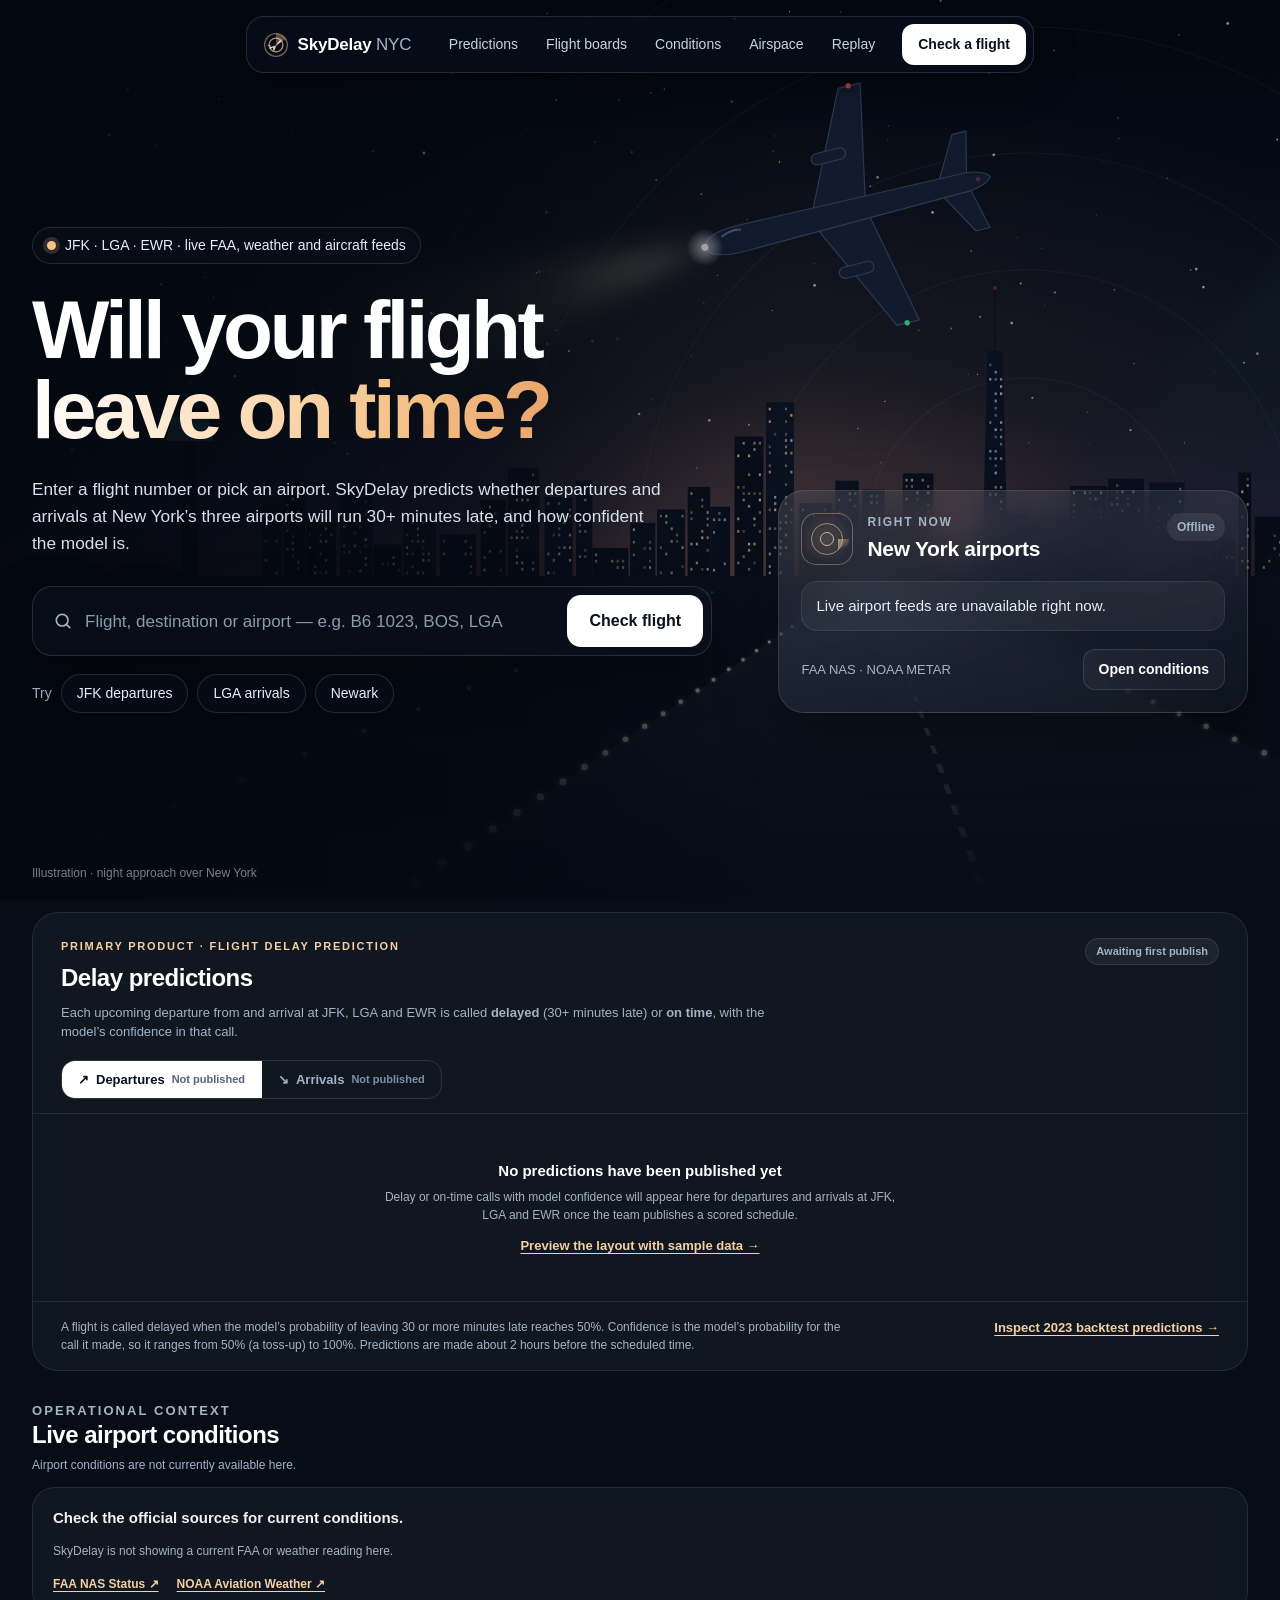
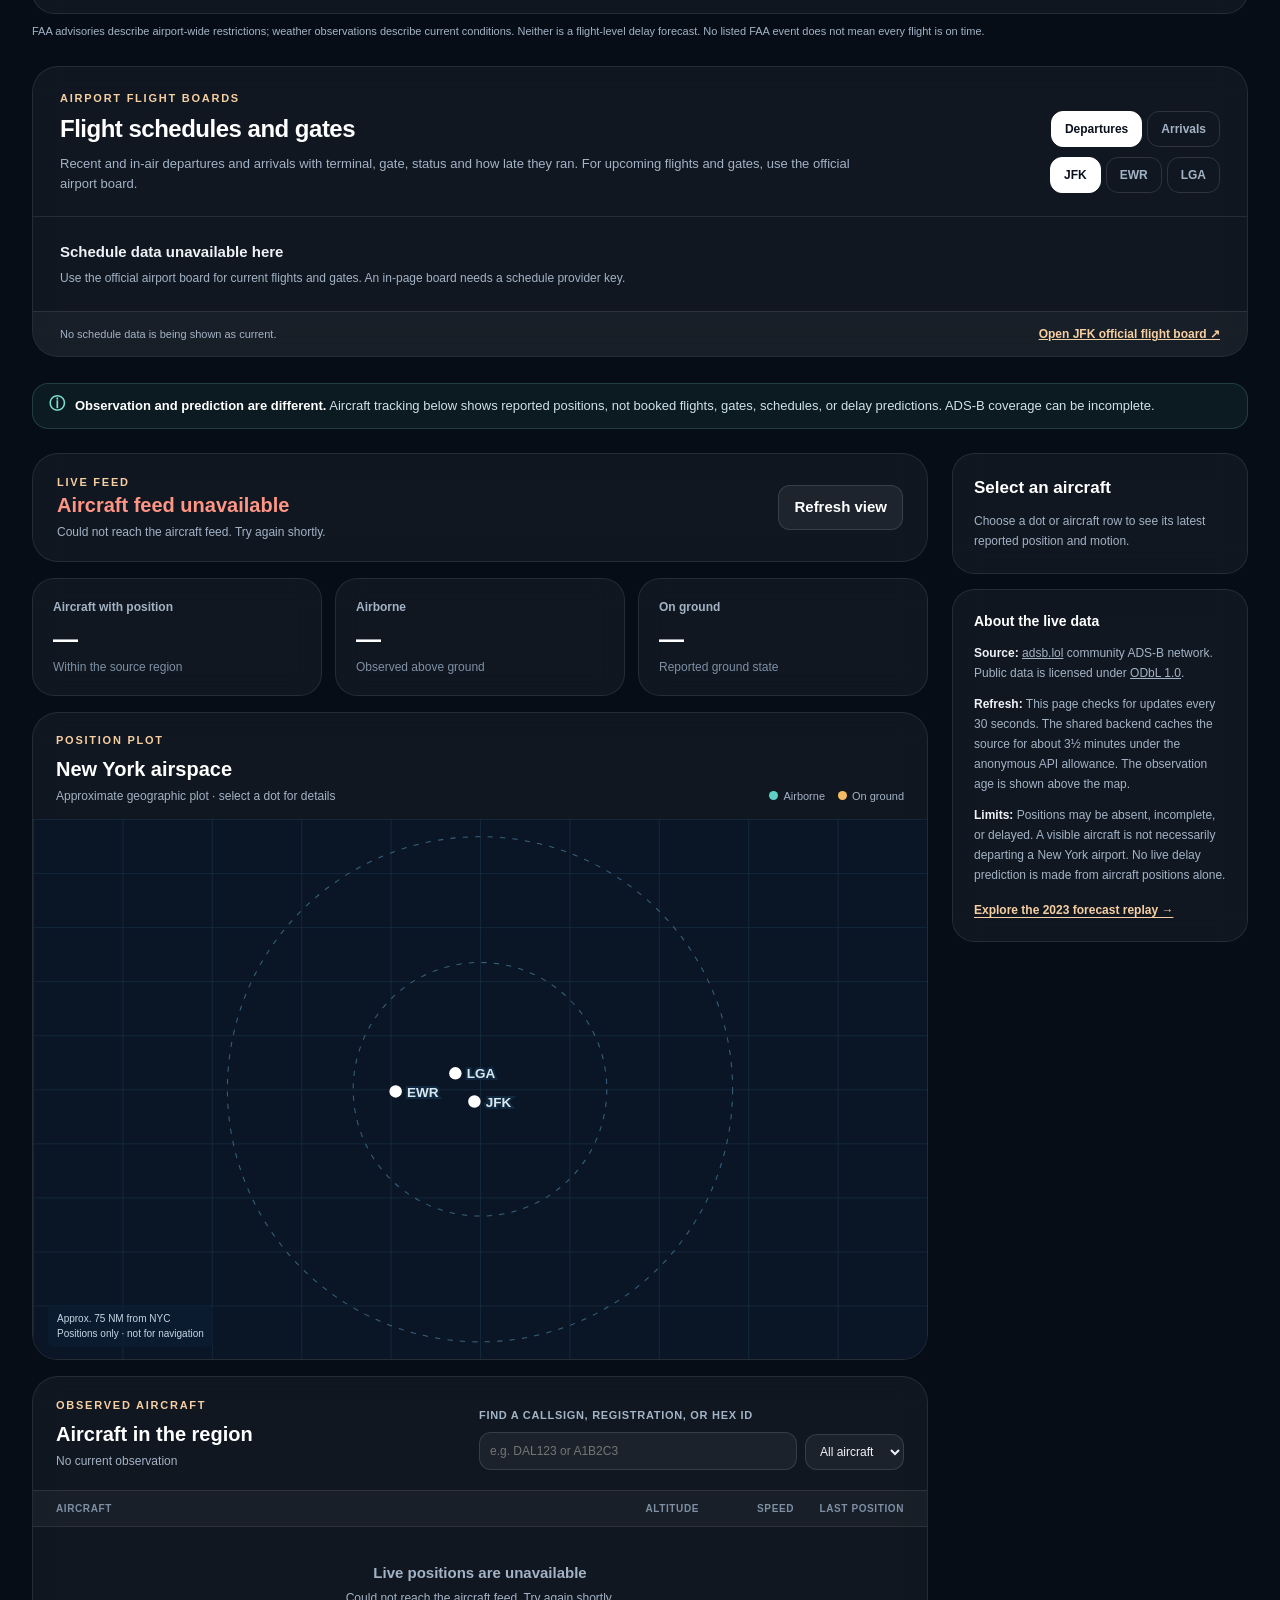
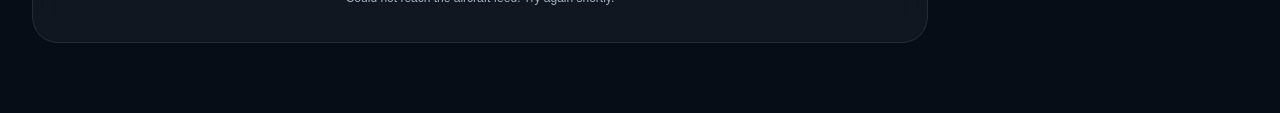
==== commit 3194d9f4: "feat: night-glass redesign with an illustrated airfield hero - Floating pill navigation, full-bleed " ====
--- a/prototype/index.html
+++ b/prototype/index.html
@@ -3,18 +3,19 @@
 <head>
 <meta charset="utf-8">
 <meta name="viewport" content="width=device-width, initial-scale=1">
-<meta name="theme-color" content="#0b1d32">
+<meta name="theme-color" content="#060d17">
 <link rel="icon" type="image/svg+xml" href="favicon.svg">
-<link rel="stylesheet" href="styles.css">
-<link rel="stylesheet" href="live.css">
-<link rel="stylesheet" href="predictions.css">
+<link rel="stylesheet" href="styles.css?v=20261116d">
+<link rel="stylesheet" href="live.css?v=20261116d">
+<link rel="stylesheet" href="predictions.css?v=20261116d">
+<link rel="stylesheet" href="theme.css?v=20261116d">
 <title>NYC flight delay predictions | SkyDelay</title>
 </head>
 <body>
 <a class="skip" href="#main">Skip to main content</a>
-<header class="site-header" id="top"><div class="header-inner"><a class="brand" href="index.html" aria-label="SkyDelay home"><span class="brand-mark" aria-hidden="true">✈</span><span>SkyDelay<small>Flight intelligence</small></span></a><nav class="top-nav" aria-label="Main navigation"><a href="#forecast" aria-current="page">Delay forecasts</a><a href="#schedules">Flight boards</a><a href="#conditions">Airport conditions</a><a href="#airspace">Live airspace</a><a href="replay.html">Historical replay</a></nav><div class="header-status"><span class="status-dot" aria-hidden="true"></span>Live public observations</div></div></header>
-<div class="shell"><section class="hero" aria-labelledby="pageTitle"><div><p class="eyebrow">New York metro · Forecast workspace</p><h1 id="pageTitle">Will your flight leave on time?</h1><p>Delay or on-time predictions with model confidence for departures and arrivals at JFK, LGA and EWR, alongside the live airport weather, FAA advisories, and aircraft positions behind them.</p></div><div class="hero-facts" aria-label="Live view facts"><span>JFK · EWR · LGA</span><span>Delayed or on time · confidence %</span></div></section>
-
+<header class="nav-float"><nav class="nav-pill" aria-label="Main navigation"><a class="nav-brand" href="index.html" aria-label="SkyDelay NYC home"><svg class="nav-logo" viewBox="0 0 32 32" aria-hidden="true"><circle cx="16" cy="16" r="14" fill="none" stroke="currentColor" stroke-opacity=".45" stroke-width="1.6"/><circle cx="16" cy="16" r="8.5" fill="none" stroke="currentColor" stroke-opacity=".7" stroke-width="1.6"/><path d="M16 16 L16 2 A14 14 0 0 1 28.1 9 Z" fill="currentColor" opacity=".35"/><path d="M9.5 18.6l6.2-2.1 4.6-5.9c.5-.6 1.4-.7 1.9-.2.5.5.4 1.4-.2 1.9l-5.9 4.6-2.1 6.2-1.3.4-.3-4.3-3.4 1.6-.9-.9 1.6-3.4-4.3-.3z" fill="currentColor"/></svg><span>SkyDelay <em>NYC</em></span></a><span class="nav-links"><a href="#forecast">Predictions</a><a href="#schedules">Flight boards</a><a href="#conditions">Conditions</a><a href="#airspace">Airspace</a><a href="replay.html">Replay</a></span><a class="nav-cta" href="#forecast">Check a flight</a></nav></header>
+<section class="hero-x" aria-labelledby="pageTitle"><img class="hero-scene" src="assets/hero-night-airfield.svg?v=20261116d" alt="" aria-hidden="true"><div class="hero-inner"><div class="hero-copy"><p class="hero-badge"><i aria-hidden="true"></i>JFK · LGA · EWR · live FAA, weather and aircraft feeds</p><h1 id="pageTitle">Will your flight <span id="pageTitleVerb" class="hero-grad">leave on time?</span></h1><p class="hero-lede">Enter a flight number or pick an airport. SkyDelay predicts whether departures and arrivals at New York’s three airports will run 30+ minutes late, and how confident the model is.</p><form id="heroSearch" class="hero-search" role="search"><label for="heroQuery" class="visually-hidden">Flight number, destination or airport</label><svg viewBox="0 0 24 24" aria-hidden="true"><circle cx="11" cy="11" r="7" fill="none" stroke="currentColor" stroke-width="2"/><path d="M20 20l-4-4" stroke="currentColor" stroke-width="2" stroke-linecap="round"/></svg><input id="heroQuery" type="search" placeholder="Flight, destination or airport — e.g. B6 1023, BOS, LGA" autocomplete="off"><button type="submit">Check flight</button></form><div class="hero-try"><span>Try</span><button type="button" data-try-airport="JFK" data-try-direction="departure">JFK departures</button><button type="button" data-try-airport="LGA" data-try-direction="arrival">LGA arrivals</button><button type="button" data-try-airport="EWR" data-try-direction="departure">Newark</button></div></div><aside class="hero-card" aria-labelledby="heroCardTitle"><div class="hero-card-head"><span class="hero-dial" aria-hidden="true"><i></i></span><div><p>Right now</p><h2 id="heroCardTitle">New York airports</h2></div><span id="heroLive" class="hero-chip">Checking</span></div><ul id="heroRows" class="hero-rows"><li><span class="hero-ico" aria-hidden="true">✈</span><span>Checking FAA advisories and airport weather…</span></li></ul><div class="hero-card-foot"><span id="heroUpdated">FAA NAS · NOAA METAR</span><a href="#conditions">Open conditions</a></div></aside></div><p class="hero-caption">Illustration · night approach over New York</p></section>
+<div class="shell">
 <main id="main">
 <section id="forecast" class="forecast-panel panel predictions" aria-labelledby="forecastTitle">
   <div class="pred-head"><div><p class="section-kicker">Primary product · Flight delay prediction</p><h2 id="forecastTitle">Delay predictions</h2><p>Each upcoming departure from and arrival at JFK, LGA and EWR is called <strong>delayed</strong> (30+ minutes late) or <strong>on time</strong>, with the model’s confidence in that call.</p></div><div id="predMeta" class="pred-meta" role="status" aria-live="polite">Loading predictions…</div></div>
@@ -34,8 +35,9 @@
 <section class="map-panel panel" aria-labelledby="mapTitle"><div class="map-title"><div><p class="section-kicker">Position plot</p><h2 id="mapTitle">New York airspace</h2><p class="sub">Approximate geographic plot · select a dot for details</p></div><div class="map-legend"><span><i class="airborne-dot"></i>Airborne</span><span><i class="ground-dot"></i>On ground</span></div></div><div class="map-frame"><svg id="aircraftMap" viewBox="0 0 860 520" role="group" aria-label="Aircraft positions near New York" preserveAspectRatio="xMidYMid meet"><defs><pattern id="grid" width="86" height="52" patternUnits="userSpaceOnUse"><path d="M 86 0 L 0 0 0 52" fill="none" stroke="#2c5472" stroke-width="1"/></pattern></defs><rect width="860" height="520" fill="#102940"/><rect width="860" height="520" fill="url(#grid)"/><circle cx="430" cy="260" r="122" fill="none" stroke="#38617c" stroke-dasharray="5 7"/><circle cx="430" cy="260" r="243" fill="none" stroke="#38617c" stroke-dasharray="5 7"/><g id="airportMarkers"></g><g id="aircraftMarkers"></g></svg><div class="map-corner">Approx. 75 NM from NYC<br>Positions only · not for navigation</div></div></section>
 <section class="panel aircraft-panel" aria-labelledby="listTitle"><div class="aircraft-head"><div><p class="section-kicker">Observed aircraft</p><h2 id="listTitle">Aircraft in the region</h2><p id="listDetail" class="sub">Waiting for live observations…</p></div><div class="aircraft-filters"><label for="liveSearch">Find a callsign, registration, or hex ID</label><input id="liveSearch" type="search" placeholder="e.g. DAL123 or A1B2C3" autocomplete="off"><select id="groundFilter" aria-label="Filter aircraft"><option value="all">All aircraft</option><option value="airborne">Airborne</option><option value="ground">On ground</option></select></div></div><div class="live-colhead" aria-hidden="true"><span>Aircraft</span><span>Altitude</span><span>Speed</span><span>Last position</span></div><div id="aircraftList" aria-live="polite"><div class="loading" role="status">Loading current aircraft…</div></div><button class="more" id="showMore" type="button" hidden>Show more aircraft</button></section></div>
 <aside class="sidebar live-sidebar" aria-label="Live aircraft details and source"><section id="selectedCard" class="side-card selected-card" aria-labelledby="selectedTitle"><h3 id="selectedTitle">Select an aircraft</h3><p>Choose a dot or aircraft row to see its latest reported position and motion.</p></section><section class="side-card" id="about"><h3>About the live data</h3><p><strong>Source:</strong> <a href="https://www.adsb.lol/docs/open-data/api" target="_blank" rel="noopener noreferrer">adsb.lol</a> community ADS-B network. Public data is licensed under <a href="https://opendatacommons.org/licenses/odbl/1-0/" target="_blank" rel="noopener noreferrer">ODbL 1.0</a>.</p><p><strong>Refresh:</strong> This page checks for updates every 30 seconds. The shared backend caches the source for about 3½ minutes under the anonymous API allowance. The observation age is shown above the map.</p><p><strong>Limits:</strong> Positions may be absent, incomplete, or delayed. A visible aircraft is not necessarily departing a New York airport. No live delay prediction is made from aircraft positions alone.</p><a class="text-link" href="replay.html">Explore the 2023 forecast replay →</a></section></aside></div></main></div>
-<script src="live.js" defer></script>
-<script src="operations.js" defer></script>
-<script src="predictions.js" defer></script>
+<script src="live.js?v=20261116d" defer></script>
+<script src="operations.js?v=20261116d" defer></script>
+<script src="predictions.js?v=20261116d" defer></script>
+<script src="hero.js?v=20261116d" defer></script>
 </body>
 </html>
--- a/prototype/theme.css
+++ b/prototype/theme.css
@@ -0,0 +1,177 @@
+/* SkyDelay night theme: dark glass over an illustrated night airfield.
+ * Loaded after styles.css, live.css and predictions.css and overrides them.
+ */
+:root{
+  --bg:#060d17;--ink:#eef3f8;--muted:#a3b3c6;--soft:#7f90a5;--line:rgba(255,255,255,.09);
+  --glass:rgba(255,255,255,.045);--glass-2:rgba(255,255,255,.075);--glass-line:rgba(255,255,255,.12);
+  --white:var(--glass);--teal:#7ee0d0;--teal-light:rgba(126,224,208,.12);
+  --amber:#f4c38a;--amber-light:rgba(244,195,138,.12);--red:#ff9585;--red-light:rgba(255,149,133,.12);
+  --green:#72e3ad;--green-light:rgba(114,227,173,.12);--peach:#f6cfa2;
+  --shadow:0 24px 60px rgba(0,0,0,.35);
+  --font:"Inter","SF Pro Display",-apple-system,BlinkMacSystemFont,"Segoe UI",Roboto,Arial,sans-serif;
+  color-scheme:dark;
+}
+html{background:var(--bg)}
+body{background:radial-gradient(1200px 700px at 85% 115%,rgba(126,224,208,.06),transparent 60%),var(--bg);color:var(--ink);font-family:var(--font);-webkit-font-smoothing:antialiased}
+.visually-hidden{position:absolute!important;width:1px;height:1px;overflow:hidden;clip:rect(0 0 0 0);white-space:nowrap}
+.skip{background:#fff;color:#060d17;border-radius:10px}
+a:focus-visible,button:focus-visible,input:focus-visible,select:focus-visible{outline-color:var(--peach)}
+
+/* ---- Floating navigation ---- */
+.nav-float{position:fixed;top:16px;left:0;right:0;z-index:40;display:flex;justify-content:center;padding:0 16px;pointer-events:none}
+.nav-pill{pointer-events:auto;display:flex;align-items:center;gap:6px;padding:7px 7px 7px 16px;border-radius:18px;background:rgba(10,17,29,.58);border:1px solid var(--glass-line);backdrop-filter:blur(18px) saturate(1.3);-webkit-backdrop-filter:blur(18px) saturate(1.3);box-shadow:0 10px 40px rgba(0,0,0,.35)}
+.nav-brand{display:flex;align-items:center;gap:9px;text-decoration:none;color:#fff;font-weight:650;font-size:17px;letter-spacing:-.2px;margin-right:18px;white-space:nowrap}
+.nav-brand em{font-style:normal;color:var(--muted);font-weight:500}
+.nav-logo{width:26px;height:26px;color:var(--peach)}
+.nav-links{display:flex;gap:2px}
+.nav-links a{color:#c9d5e2;text-decoration:none;font-size:14px;font-weight:500;padding:9px 13px;border-radius:11px}
+.nav-links a:hover{background:rgba(255,255,255,.07);color:#fff}
+.nav-cta{background:#fff;color:#0a111d;text-decoration:none;font-weight:650;font-size:14px;padding:10px 16px;border-radius:12px;margin-left:8px;white-space:nowrap}
+.nav-cta:hover{background:var(--peach)}
+
+/* ---- Hero ---- */
+.hero-x:before{content:"";position:absolute;inset:0;z-index:-1;background:linear-gradient(90deg,rgba(3,7,15,.78) 0%,rgba(3,7,15,.55) 38%,rgba(3,7,15,0) 62%)}
+.hero-x{position:relative;min-height:min(100vh,940px);display:flex;flex-direction:column;justify-content:center;overflow:hidden;isolation:isolate}
+.hero-scene{position:absolute;inset:0;width:100%;height:100%;object-fit:cover;z-index:-2}
+.hero-inner{width:100%;max-width:1360px;margin:0 auto;padding:130px 32px 90px;display:grid;grid-template-columns:minmax(0,1.25fr) minmax(320px,.85fr);gap:56px;align-items:end}
+.hero-badge{display:inline-flex;max-width:100%;align-items:center;gap:9px;margin:0 0 26px;padding:7px 14px;border-radius:999px;background:rgba(10,17,29,.5);border:1px solid var(--glass-line);color:#e6edf5;font-size:14px;font-weight:500;backdrop-filter:blur(10px);-webkit-backdrop-filter:blur(10px)}
+.hero-badge i{width:9px;height:9px;border-radius:50%;background:var(--amber);box-shadow:0 0 0 4px rgba(244,195,138,.18);animation:pulse 2.4s ease-in-out infinite}
+@keyframes pulse{50%{box-shadow:0 0 0 7px rgba(244,195,138,.04)}}
+.hero-copy h1{font-size:clamp(46px,6.4vw,96px);line-height:.98;letter-spacing:-.045em;font-weight:750;margin:0 0 26px;color:#fff;text-wrap:balance}
+.hero-grad{background:linear-gradient(100deg,#fff 0%,#fde3c4 35%,#f4c38a 70%,#e9a46b 100%);-webkit-background-clip:text;background-clip:text;color:transparent}
+.hero-lede{font-size:clamp(16px,1.35vw,20px);line-height:1.55;color:#d7e1ec;max-width:640px;margin:0 0 30px}
+.hero-search{display:flex;align-items:center;gap:12px;max-width:680px;padding:8px 8px 8px 20px;border-radius:20px;background:rgba(10,17,29,.6);border:1px solid var(--glass-line);backdrop-filter:blur(16px);-webkit-backdrop-filter:blur(16px);box-shadow:0 18px 50px rgba(0,0,0,.35)}
+.hero-search svg{width:20px;height:20px;color:var(--muted);flex:none}
+.hero-search input{flex:1;min-width:0;border:0;background:transparent;color:#fff;font-size:17px;padding:12px 0}
+.hero-search input::placeholder{color:#8a9bb0}
+.hero-search input:focus{outline:none}
+.hero-search:focus-within{border-color:rgba(246,207,162,.55)}
+.hero-search button{border:0;background:#fff;color:#0a111d;font-weight:650;font-size:16px;padding:14px 22px;border-radius:14px;white-space:nowrap}
+.hero-search button:hover{background:var(--peach)}
+.hero-try{display:flex;align-items:center;gap:9px;flex-wrap:wrap;margin-top:18px;color:var(--muted);font-size:14px}
+.hero-try button{border:1px solid var(--glass-line);background:rgba(10,17,29,.45);color:#e6edf5;border-radius:999px;padding:8px 15px;font-size:14px;backdrop-filter:blur(10px);-webkit-backdrop-filter:blur(10px)}
+.hero-try button:hover{background:rgba(255,255,255,.12)}
+.hero-card{border-radius:26px;padding:22px;background:linear-gradient(160deg,rgba(255,255,255,.1),rgba(255,255,255,.035));border:1px solid var(--glass-line);backdrop-filter:blur(22px) saturate(1.25);-webkit-backdrop-filter:blur(22px) saturate(1.25);box-shadow:var(--shadow)}
+.hero-card-head{display:flex;align-items:center;gap:14px;margin-bottom:16px}
+.hero-card-head p{margin:0;font-size:12px;letter-spacing:.14em;text-transform:uppercase;color:var(--muted);font-weight:650}
+.hero-card-head h2{margin:2px 0 0;font-size:21px;letter-spacing:-.3px;color:#fff}
+.hero-dial{width:52px;height:52px;border-radius:15px;flex:none;border:1px solid rgba(246,207,162,.35);background:radial-gradient(circle at 50% 50%,rgba(246,207,162,.16),transparent 70%);position:relative;overflow:hidden}
+.hero-dial:before,.hero-dial:after{content:"";position:absolute;inset:9px;border-radius:50%;border:1.5px solid rgba(246,207,162,.55)}
+.hero-dial:after{inset:18px;border-color:rgba(246,207,162,.8)}
+.hero-dial i{position:absolute;left:50%;top:50%;width:22px;height:22px;transform-origin:0 0;background:conic-gradient(from 0deg,rgba(246,207,162,.6),transparent 70deg);border-radius:0 0 22px 0;animation:dial 4s linear infinite}
+@keyframes dial{to{transform:rotate(360deg)}}
+.hero-chip{margin-left:auto;align-self:flex-start;font-size:12px;font-weight:650;padding:5px 10px;border-radius:999px;background:rgba(255,255,255,.08);color:var(--muted);white-space:nowrap}
+.hero-chip.is-ok{background:rgba(114,227,173,.14);color:var(--green)}
+.hero-chip.is-alert{background:rgba(255,149,133,.15);color:var(--red)}
+.hero-rows{list-style:none;margin:0;padding:0;display:grid;gap:10px}
+.hero-rows li{display:flex;align-items:center;gap:14px;padding:13px 14px;border-radius:16px;background:rgba(255,255,255,.05);border:1px solid rgba(255,255,255,.08);color:#e6edf5;font-size:15px}
+.hero-rows li strong{display:block;font-weight:550;color:#fff;font-size:15px}
+.hero-rows li small{display:block;color:var(--muted);font-size:12.5px;margin-top:2px}
+.hero-ico{width:42px;height:42px;border-radius:12px;display:grid;place-items:center;flex:none;font-size:12px;font-weight:750;letter-spacing:.04em;background:rgba(255,255,255,.08);color:#e6edf5}
+.hero-rows li.is-ok .hero-ico{background:rgba(114,227,173,.15);color:var(--green)}
+.hero-rows li.is-alert .hero-ico{background:rgba(255,149,133,.16);color:var(--red)}
+.hero-card-foot{display:flex;align-items:center;justify-content:space-between;gap:12px;margin-top:18px;color:var(--muted);font-size:13px}
+.hero-card-foot a{color:#fff;text-decoration:none;font-weight:600;font-size:14px;border:1px solid var(--glass-line);padding:9px 15px;border-radius:12px;background:rgba(255,255,255,.04)}
+.hero-card-foot a:hover{background:rgba(255,255,255,.12)}
+.hero-caption{position:absolute;left:32px;bottom:18px;margin:0;font-size:12px;color:rgba(214,225,236,.55)}
+
+/* ---- Shared surfaces ---- */
+.shell{padding-top:12px}
+.panel,.card,.side-card,.method{background:var(--glass);border:1px solid var(--line);border-radius:22px;box-shadow:none;color:var(--ink);backdrop-filter:blur(14px);-webkit-backdrop-filter:blur(14px)}
+.panel{border-radius:26px}
+.section-kicker,.eyebrow{color:var(--peach);letter-spacing:.16em}
+h1,h2,h3{color:#fff}
+.sub,.section-head p,.conditions-note{color:var(--muted)}
+.notice{background:rgba(126,224,208,.06);border-color:rgba(126,224,208,.18);color:#cfe1ea;border-radius:16px}
+.notice strong{color:#fff}.notice-icon{color:var(--teal)}
+.text-link,.forecast-link,.schedule-footer a{color:var(--peach)}
+input,select{color-scheme:dark}
+.loading,.feed-error,.feed-error strong{color:var(--muted)}
+
+/* ---- Predictions board ---- */
+.forecast-panel{position:relative}
+.pred-pill-live{background:rgba(114,227,173,.12);border-color:rgba(114,227,173,.3);color:var(--green)}
+.pred-pill-stale,.pred-banner{background:var(--amber-light);border-color:rgba(244,195,138,.3);color:var(--amber)}
+.pred-pill-wait{background:rgba(255,255,255,.06);border-color:var(--line);color:var(--muted)}
+.pred-meta{color:#fff}
+.pred-direction,.pred-filter{background:transparent;border-color:var(--glass-line);border-radius:14px}
+.pred-direction button,.pred-filter button{background:transparent;color:var(--muted);border-color:var(--glass-line)}
+.pred-direction button[aria-pressed=true],.pred-filter button[aria-pressed=true]{background:#fff;color:#0a111d}
+.pred-direction button[aria-pressed=true] small{color:#55657a}
+.pred-airport{background:var(--glass);border-color:var(--line);color:var(--ink);border-radius:16px}
+.pred-airport:hover{border-color:rgba(255,255,255,.22)}
+.pred-airport[aria-pressed=true]{background:linear-gradient(150deg,rgba(246,207,162,.16),rgba(255,255,255,.05));border-color:rgba(246,207,162,.5);color:#fff}
+.pred-airport[aria-pressed=true] span,.pred-airport[aria-pressed=true] small{color:#d7e1ec}
+.pred-airport small.has-delays,.pred-airport[aria-pressed=true] small.has-delays{color:var(--red)}
+.pred-tile{background:var(--glass);border-color:var(--line);border-radius:16px}
+.pred-tile strong{color:#fff}
+.pred-tile-delayed{background:var(--red-light);border-color:rgba(255,149,133,.25)}.pred-tile-delayed strong{color:var(--red)}
+.pred-tile-ontime{background:var(--green-light);border-color:rgba(114,227,173,.25)}.pred-tile-ontime strong{color:var(--green)}
+.pred-controls input[type=search],.pred-controls select,.aircraft-filters input,.aircraft-filters select{background:rgba(255,255,255,.05);border-color:var(--glass-line);color:var(--ink);border-radius:12px}
+.pred-colhead,.live-colhead{background:rgba(255,255,255,.03);color:var(--soft)}
+.pred-list .pred-row:hover{background:rgba(255,255,255,.04)}
+.pred-flight,.pred-time strong{color:#fff}
+.pred-status.is-delayed{background:var(--red-light);border-color:rgba(255,149,133,.3);color:var(--red)}
+.pred-status.is-ontime{background:var(--green-light);border-color:rgba(114,227,173,.3);color:var(--green)}
+.pred-bar{background:rgba(255,255,255,.08)}
+.pred-bar i.is-delayed{background:linear-gradient(90deg,#ff7a6a,#ffb199)}
+.pred-bar i.is-ontime{background:linear-gradient(90deg,#4fd1a0,#9ff0cf)}
+.pred-conf-label strong{color:#fff}
+.pred-empty strong{color:#fff}
+.pred-validation{color:#e6edf5!important}
+.forecast-footer{border-color:var(--line)}
+
+/* ---- Flight boards ---- */
+.schedule-tabs button{background:transparent;border-color:var(--glass-line);color:var(--muted);border-radius:12px}
+.schedule-tabs button[aria-pressed=true]{background:#fff;border-color:#fff;color:#0a111d}
+.schedule-content{border-color:var(--line)}
+.schedule-row{border-color:var(--line)}
+.schedule-row strong{color:#fff}
+.schedule-colhead{color:var(--soft)}
+.schedule-footer{background:rgba(255,255,255,.03);border-color:var(--line);color:var(--muted)}
+.schedule-status.is-late,.schedule-status.is-late small{color:var(--amber)}
+
+/* ---- Airport conditions ---- */
+.airport-card h3{color:#fff}
+.airport-weather{color:#dfe8f1;border-color:var(--line)}
+.airport-normal{color:var(--green)}.airport-alert{color:var(--red)}.airport-unknown{color:var(--amber)}
+.airport-updated{color:var(--soft)}
+
+/* ---- Live airspace ---- */
+.refresh-button{background:rgba(255,255,255,.06);border-color:var(--glass-line);color:#fff;border-radius:12px}
+.live-stats .card .v{color:#fff}
+.map-panel{overflow:hidden}
+.map-frame{background:#0a1626}
+#aircraftMap>rect:first-of-type{fill:#0a1626}#aircraftMap>rect:nth-of-type(2){opacity:.5}
+.live-row{background:transparent;color:var(--ink);border-color:var(--line)}
+.live-row:hover,.live-row.selected{background:rgba(255,255,255,.05)}
+.live-icon{background:rgba(126,224,208,.12);color:var(--teal)}
+.live-id strong{color:#fff}
+.more{background:transparent;border-color:var(--glass-line);color:var(--peach);border-radius:12px}
+.stat{border-color:var(--line)}
+
+/* ---- Historical replay page (shares this theme) ---- */
+.site-header{background:rgba(6,13,23,.85);border-bottom:1px solid var(--line);backdrop-filter:blur(14px);-webkit-backdrop-filter:blur(14px);position:sticky;top:0;z-index:30}
+.top-nav a[aria-current="page"],.top-nav a:hover{background:rgba(255,255,255,.08)}
+.hero{background:linear-gradient(120deg,rgba(246,207,162,.12),rgba(126,224,208,.08) 60%,rgba(255,255,255,.03));border:1px solid var(--glass-line);border-radius:26px;box-shadow:none}
+.hero-facts span{border-color:var(--glass-line);background:rgba(255,255,255,.05)}
+.filters,.range,.bt{background:rgba(255,255,255,.03);border-color:var(--line)}
+.field,.clear,.date,.sort-label select,.close-sheet{background:rgba(255,255,255,.05);border-color:var(--glass-line);color:var(--ink)}
+.field input{color:var(--ink);background:transparent}
+.date[aria-pressed="true"]{background:#fff;border-color:#fff;color:#0a111d}.date[aria-pressed="true"] span{color:#55657a}
+.date:hover:not([aria-pressed="true"]){background:rgba(255,255,255,.09)}
+.colhead{background:rgba(255,255,255,.03);border-color:var(--line);color:var(--soft)}
+.row{background:transparent;border-color:var(--line);color:var(--ink)}
+.row:hover{background:rgba(255,255,255,.04)}
+.ico{background:rgba(126,224,208,.12);color:var(--teal)}
+.route-tag{background:rgba(126,224,208,.12);color:var(--teal)}
+.sheet{background:#0c1522;border:1px solid var(--glass-line);color:var(--ink)}
+.bar,.drv .bb{background:rgba(255,255,255,.1)}
+.bar .dot{border-color:#0c1522}
+.tabs button{color:var(--muted)}.tabs button[aria-selected="true"]{color:#fff;border-color:var(--peach)}
+
+/* ---- Responsive ---- */
+@media(max-width:1100px){.nav-links a{padding:9px 9px;font-size:13px}.hero-inner{grid-template-columns:minmax(0,1fr);gap:34px;align-items:start}.hero-card{max-width:620px}}
+@media(max-width:860px){.nav-links{display:none}.nav-brand{margin-right:auto}.nav-pill{width:100%;max-width:560px}}
+@media(max-width:600px){.hero-badge{font-size:12.5px;line-height:1.35}.hero-x:before{background:linear-gradient(180deg,rgba(3,7,15,.55),rgba(3,7,15,.75))}.hero-inner{padding:110px 18px 70px}.hero-search{padding:6px 6px 6px 14px;border-radius:16px}.hero-search input{font-size:15px}.hero-search button{padding:12px 14px;font-size:14px}.hero-card{padding:16px;border-radius:22px}.hero-caption{left:18px}}
+@media (prefers-reduced-motion:reduce){.hero-badge i,.hero-dial i{animation:none}}
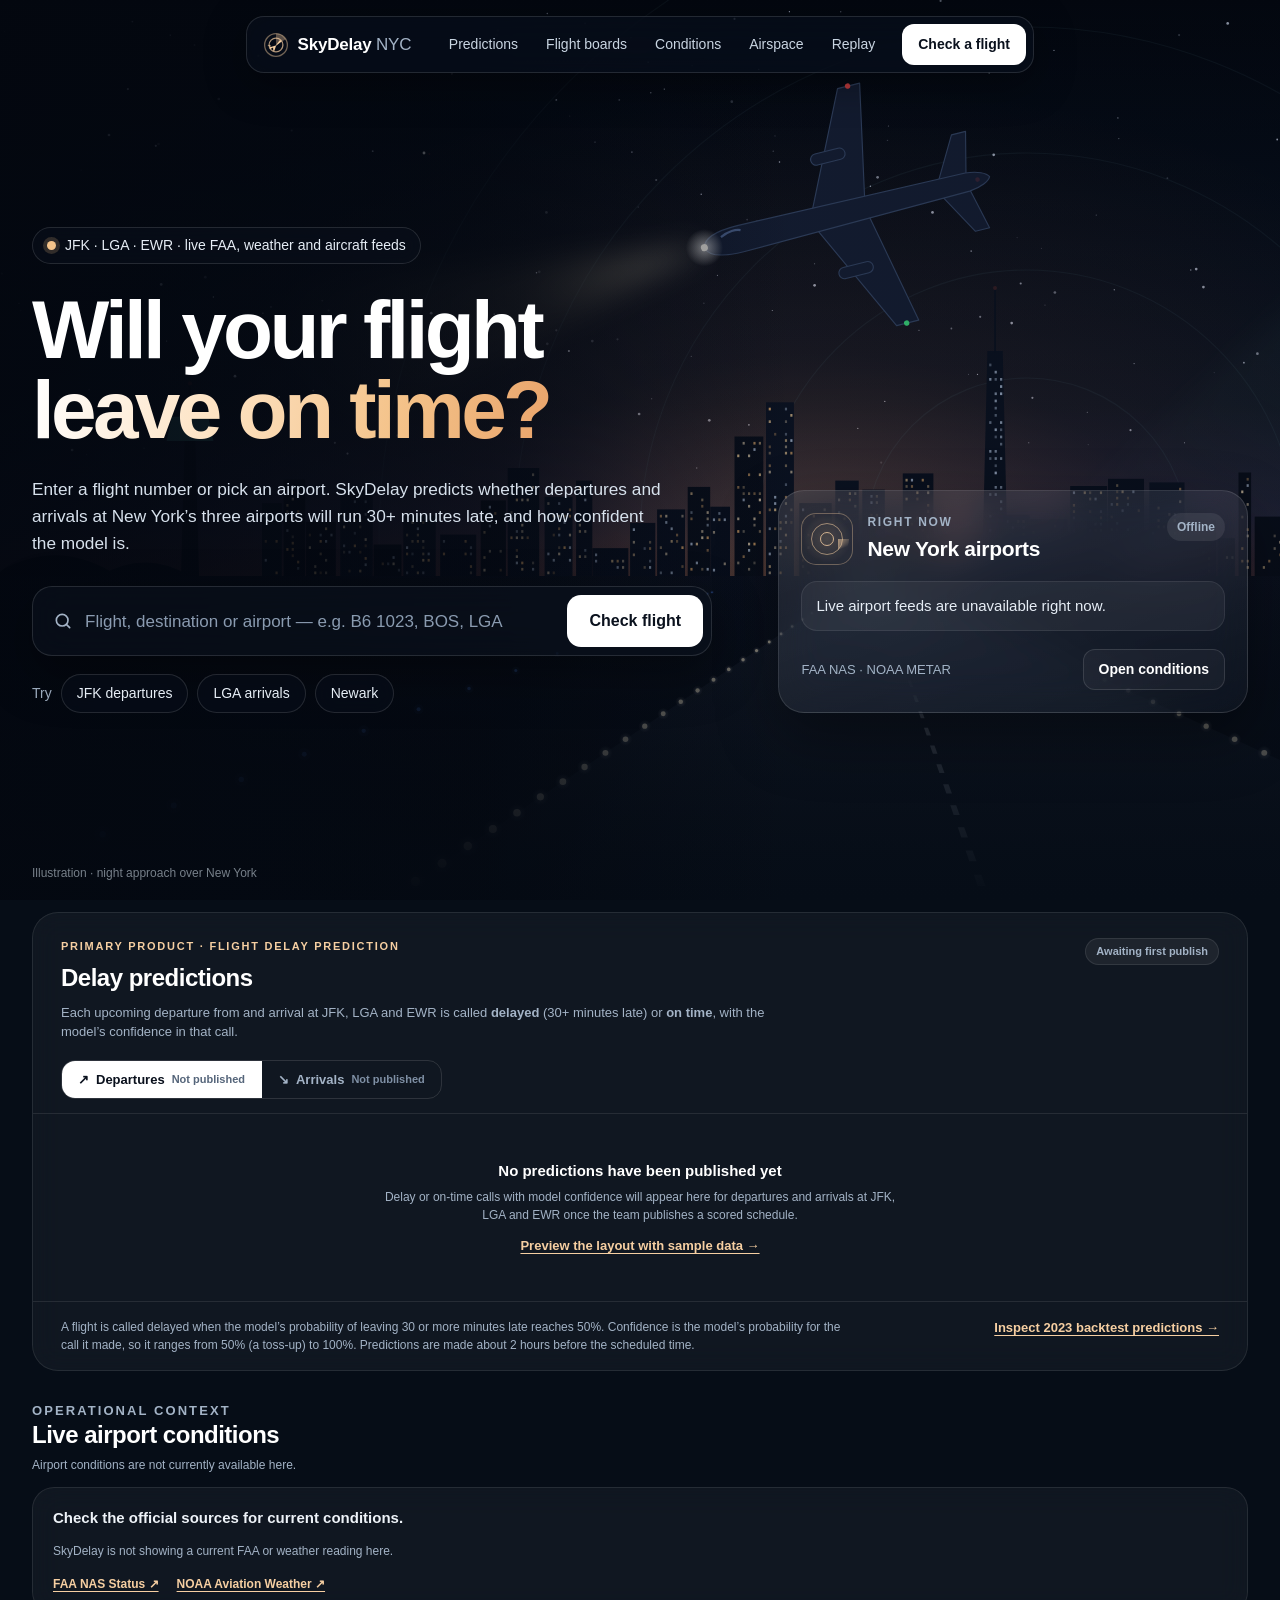
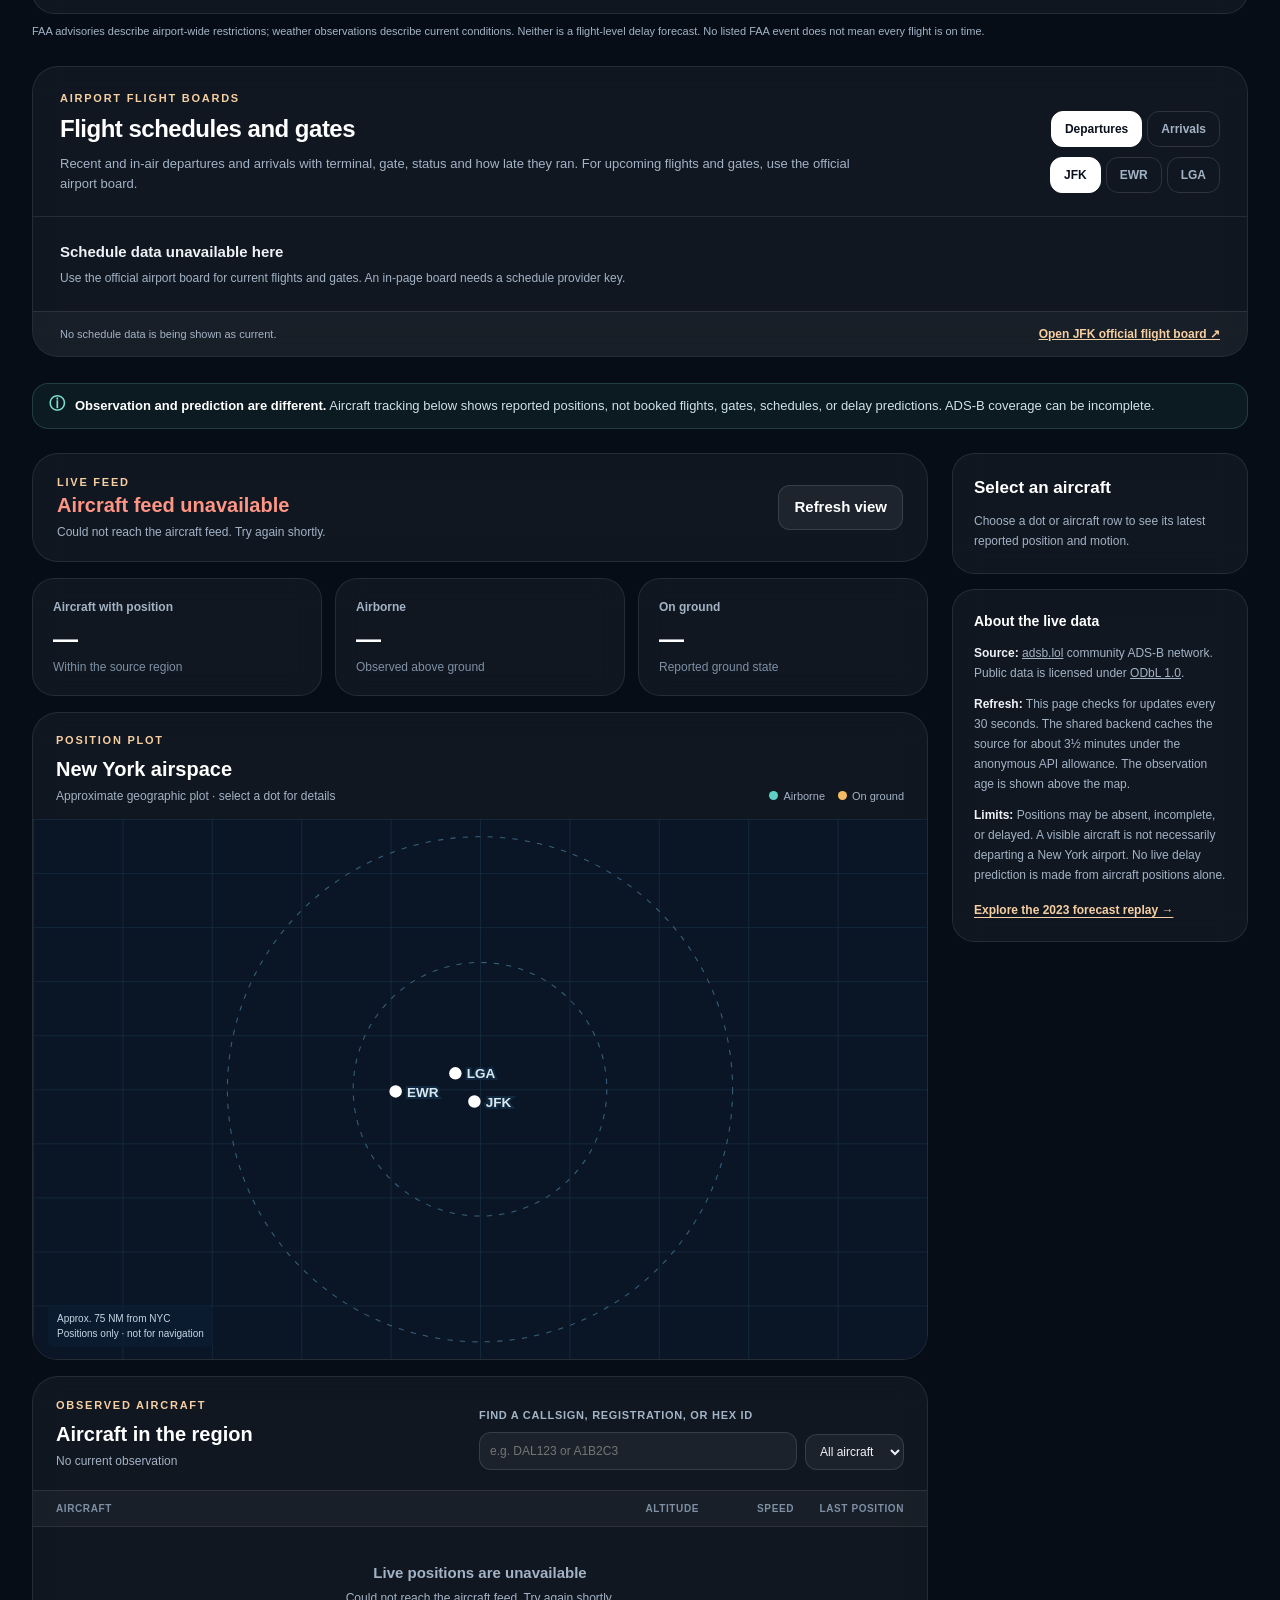
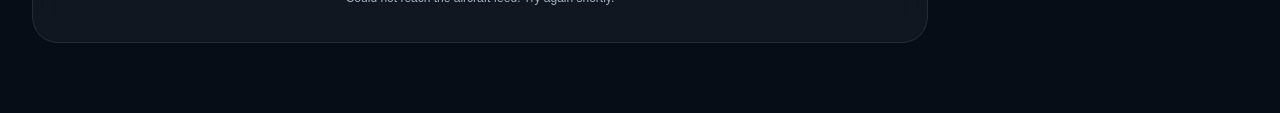
==== commit 8e83d339: "fix: drop the update time from the hero's Right now card Co-Authored-By: Claude Opus 5.5 <noreply@an" ====
--- a/prototype/index.html
+++ b/prototype/index.html
@@ -38,6 +38,6 @@
 <script src="live.js?v=20261116d" defer></script>
 <script src="operations.js?v=20261116d" defer></script>
 <script src="predictions.js?v=20261116d" defer></script>
-<script src="hero.js?v=20261116d" defer></script>
+<script src="hero.js?v=20261116e" defer></script>
 </body>
 </html>
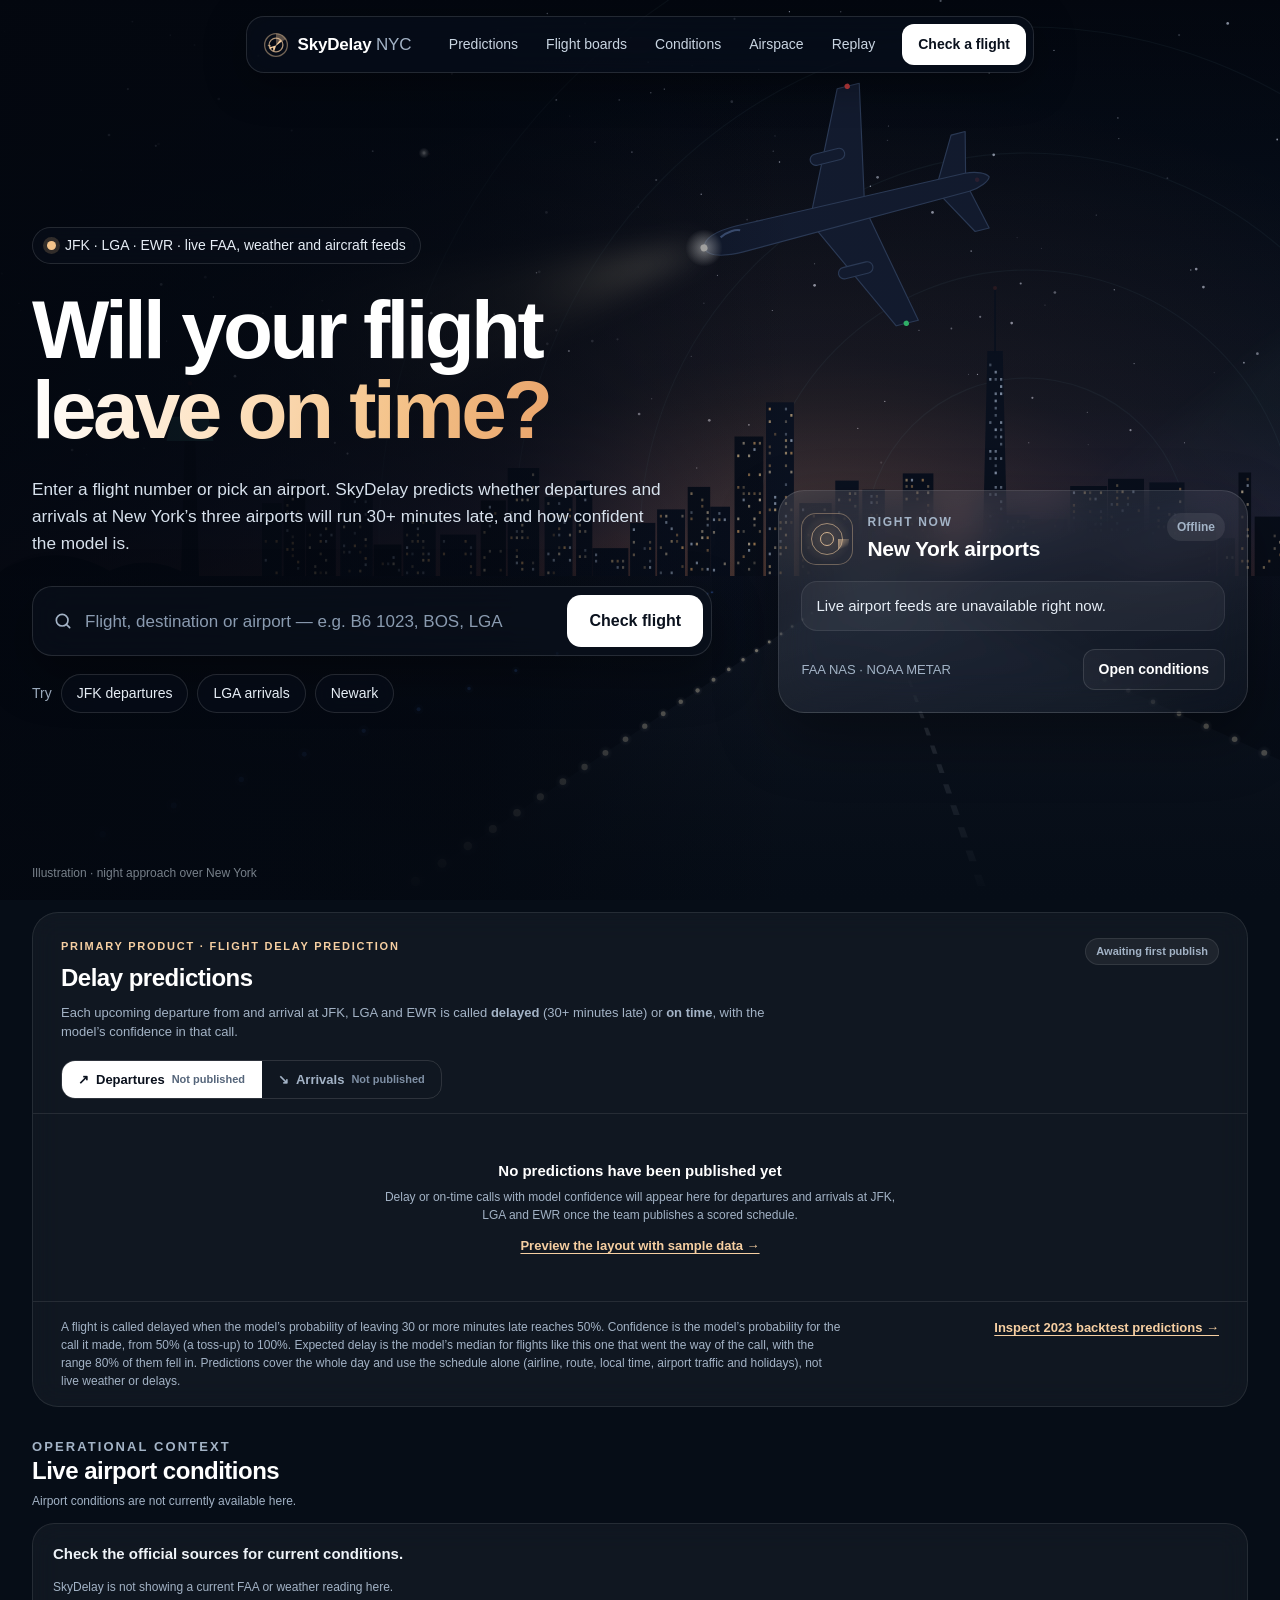
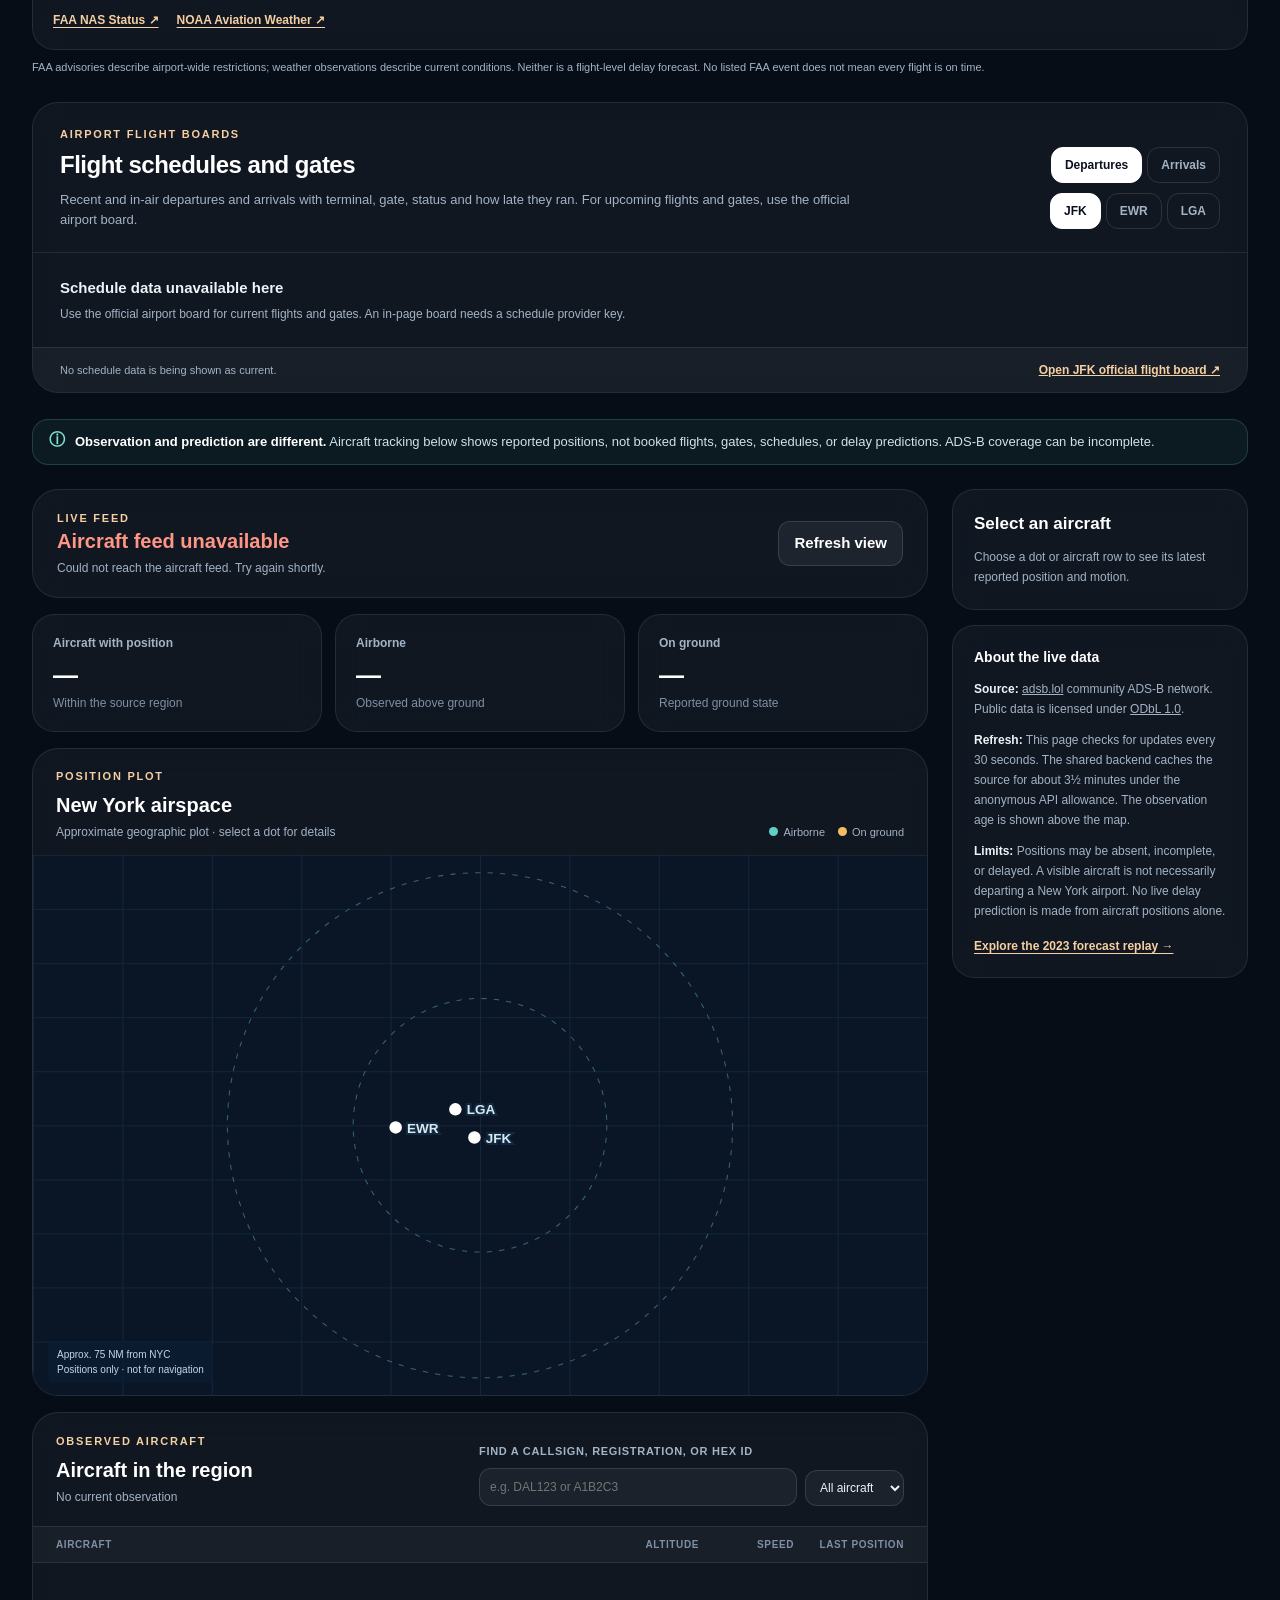
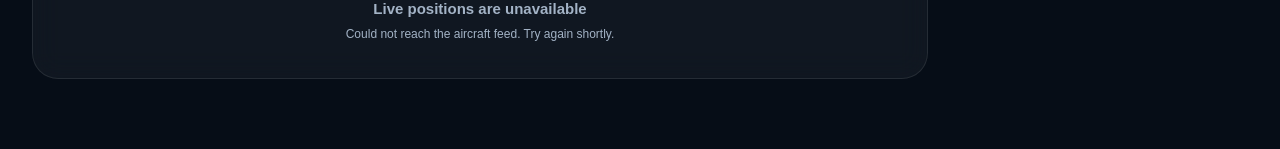
==== commit 5d8e505b: "feat: daily delay predictions for every NYC flight - skydelay.models.nyc_delay: prepare (BTS downloa" ====
--- a/prototype/index.html
+++ b/prototype/index.html
@@ -5,16 +5,16 @@
 <meta name="viewport" content="width=device-width, initial-scale=1">
 <meta name="theme-color" content="#060d17">
 <link rel="icon" type="image/svg+xml" href="favicon.svg">
-<link rel="stylesheet" href="styles.css?v=20261116d">
-<link rel="stylesheet" href="live.css?v=20261116d">
-<link rel="stylesheet" href="predictions.css?v=20261116d">
-<link rel="stylesheet" href="theme.css?v=20261116d">
+<link rel="stylesheet" href="styles.css?v=20261116f">
+<link rel="stylesheet" href="live.css?v=20261116f">
+<link rel="stylesheet" href="predictions.css?v=20261116f">
+<link rel="stylesheet" href="theme.css?v=20261116f">
 <title>NYC flight delay predictions | SkyDelay</title>
 </head>
 <body>
 <a class="skip" href="#main">Skip to main content</a>
 <header class="nav-float"><nav class="nav-pill" aria-label="Main navigation"><a class="nav-brand" href="index.html" aria-label="SkyDelay NYC home"><svg class="nav-logo" viewBox="0 0 32 32" aria-hidden="true"><circle cx="16" cy="16" r="14" fill="none" stroke="currentColor" stroke-opacity=".45" stroke-width="1.6"/><circle cx="16" cy="16" r="8.5" fill="none" stroke="currentColor" stroke-opacity=".7" stroke-width="1.6"/><path d="M16 16 L16 2 A14 14 0 0 1 28.1 9 Z" fill="currentColor" opacity=".35"/><path d="M9.5 18.6l6.2-2.1 4.6-5.9c.5-.6 1.4-.7 1.9-.2.5.5.4 1.4-.2 1.9l-5.9 4.6-2.1 6.2-1.3.4-.3-4.3-3.4 1.6-.9-.9 1.6-3.4-4.3-.3z" fill="currentColor"/></svg><span>SkyDelay <em>NYC</em></span></a><span class="nav-links"><a href="#forecast">Predictions</a><a href="#schedules">Flight boards</a><a href="#conditions">Conditions</a><a href="#airspace">Airspace</a><a href="replay.html">Replay</a></span><a class="nav-cta" href="#forecast">Check a flight</a></nav></header>
-<section class="hero-x" aria-labelledby="pageTitle"><img class="hero-scene" src="assets/hero-night-airfield.svg?v=20261116d" alt="" aria-hidden="true"><div class="hero-inner"><div class="hero-copy"><p class="hero-badge"><i aria-hidden="true"></i>JFK · LGA · EWR · live FAA, weather and aircraft feeds</p><h1 id="pageTitle">Will your flight <span id="pageTitleVerb" class="hero-grad">leave on time?</span></h1><p class="hero-lede">Enter a flight number or pick an airport. SkyDelay predicts whether departures and arrivals at New York’s three airports will run 30+ minutes late, and how confident the model is.</p><form id="heroSearch" class="hero-search" role="search"><label for="heroQuery" class="visually-hidden">Flight number, destination or airport</label><svg viewBox="0 0 24 24" aria-hidden="true"><circle cx="11" cy="11" r="7" fill="none" stroke="currentColor" stroke-width="2"/><path d="M20 20l-4-4" stroke="currentColor" stroke-width="2" stroke-linecap="round"/></svg><input id="heroQuery" type="search" placeholder="Flight, destination or airport — e.g. B6 1023, BOS, LGA" autocomplete="off"><button type="submit">Check flight</button></form><div class="hero-try"><span>Try</span><button type="button" data-try-airport="JFK" data-try-direction="departure">JFK departures</button><button type="button" data-try-airport="LGA" data-try-direction="arrival">LGA arrivals</button><button type="button" data-try-airport="EWR" data-try-direction="departure">Newark</button></div></div><aside class="hero-card" aria-labelledby="heroCardTitle"><div class="hero-card-head"><span class="hero-dial" aria-hidden="true"><i></i></span><div><p>Right now</p><h2 id="heroCardTitle">New York airports</h2></div><span id="heroLive" class="hero-chip">Checking</span></div><ul id="heroRows" class="hero-rows"><li><span class="hero-ico" aria-hidden="true">✈</span><span>Checking FAA advisories and airport weather…</span></li></ul><div class="hero-card-foot"><span id="heroUpdated">FAA NAS · NOAA METAR</span><a href="#conditions">Open conditions</a></div></aside></div><p class="hero-caption">Illustration · night approach over New York</p></section>
+<section class="hero-x" aria-labelledby="pageTitle"><img class="hero-scene" src="assets/hero-night-airfield.svg?v=20261116f" alt="" aria-hidden="true"><div class="hero-inner"><div class="hero-copy"><p class="hero-badge"><i aria-hidden="true"></i>JFK · LGA · EWR · live FAA, weather and aircraft feeds</p><h1 id="pageTitle">Will your flight <span id="pageTitleVerb" class="hero-grad">leave on time?</span></h1><p class="hero-lede">Enter a flight number or pick an airport. SkyDelay predicts whether departures and arrivals at New York’s three airports will run 30+ minutes late, and how confident the model is.</p><form id="heroSearch" class="hero-search" role="search"><label for="heroQuery" class="visually-hidden">Flight number, destination or airport</label><svg viewBox="0 0 24 24" aria-hidden="true"><circle cx="11" cy="11" r="7" fill="none" stroke="currentColor" stroke-width="2"/><path d="M20 20l-4-4" stroke="currentColor" stroke-width="2" stroke-linecap="round"/></svg><input id="heroQuery" type="search" placeholder="Flight, destination or airport — e.g. B6 1023, BOS, LGA" autocomplete="off"><button type="submit">Check flight</button></form><div class="hero-try"><span>Try</span><button type="button" data-try-airport="JFK" data-try-direction="departure">JFK departures</button><button type="button" data-try-airport="LGA" data-try-direction="arrival">LGA arrivals</button><button type="button" data-try-airport="EWR" data-try-direction="departure">Newark</button></div></div><aside class="hero-card" aria-labelledby="heroCardTitle"><div class="hero-card-head"><span class="hero-dial" aria-hidden="true"><i></i></span><div><p>Right now</p><h2 id="heroCardTitle">New York airports</h2></div><span id="heroLive" class="hero-chip">Checking</span></div><ul id="heroRows" class="hero-rows"><li><span class="hero-ico" aria-hidden="true">✈</span><span>Checking FAA advisories and airport weather…</span></li></ul><div class="hero-card-foot"><span id="heroUpdated">FAA NAS · NOAA METAR</span><a href="#conditions">Open conditions</a></div></aside></div><p class="hero-caption">Illustration · night approach over New York</p></section>
 <div class="shell">
 <main id="main">
 <section id="forecast" class="forecast-panel panel predictions" aria-labelledby="forecastTitle">
@@ -23,7 +23,7 @@
   <div id="predBanner" class="pred-banner" role="note" hidden></div>
   <div id="predAirports" class="pred-airports" role="group" aria-label="Departure airport"></div>
   <div id="predSummary" class="pred-summary" aria-live="polite"></div>
-  <div id="predControls" class="pred-controls" hidden><label class="pred-search"><span>Find a flight or airport</span><input id="predSearch" type="search" placeholder="e.g. B6 1023 or BOS" autocomplete="off"></label><div class="pred-filter" role="group" aria-label="Show predictions"><button type="button" data-pred-filter="all" aria-pressed="true">All</button><button type="button" data-pred-filter="delayed" aria-pressed="false">Delayed</button><button type="button" data-pred-filter="on_time" aria-pressed="false">On time</button></div><label class="pred-select"><span>Sort</span><select id="predSort"><option value="time">Scheduled time</option><option value="risk">Highest delay risk</option><option value="confidence">Highest confidence</option></select></label><label class="pred-check"><input id="predPast" type="checkbox"> <span id="predPastLabel">Show departed</span></label></div>
+  <div id="predControls" class="pred-controls" hidden><label class="pred-search"><span>Find a flight or airport</span><input id="predSearch" type="search" placeholder="e.g. B6 1023 or BOS" autocomplete="off"></label><div class="pred-filter" role="group" aria-label="Show predictions"><button type="button" data-pred-filter="all" aria-pressed="true">All</button><button type="button" data-pred-filter="delayed" aria-pressed="false">Delayed</button><button type="button" data-pred-filter="on_time" aria-pressed="false">On time</button></div><label class="pred-select"><span>Sort</span><select id="predSort"><option value="time">Scheduled time</option><option value="risk">Highest delay risk</option><option value="longest">Longest expected delay</option><option value="confidence">Highest confidence</option></select></label><label class="pred-check"><input id="predPast" type="checkbox"> <span id="predPastLabel">Show departed</span></label></div>
   <div id="predTable" class="pred-table"><div class="pred-empty">Loading predictions…</div></div>
   <div class="forecast-footer pred-footer"><div id="predMethod" class="pred-method"></div><a class="forecast-link" href="replay.html">Inspect 2023 backtest predictions →</a></div>
 </section>
@@ -35,9 +35,9 @@
 <section class="map-panel panel" aria-labelledby="mapTitle"><div class="map-title"><div><p class="section-kicker">Position plot</p><h2 id="mapTitle">New York airspace</h2><p class="sub">Approximate geographic plot · select a dot for details</p></div><div class="map-legend"><span><i class="airborne-dot"></i>Airborne</span><span><i class="ground-dot"></i>On ground</span></div></div><div class="map-frame"><svg id="aircraftMap" viewBox="0 0 860 520" role="group" aria-label="Aircraft positions near New York" preserveAspectRatio="xMidYMid meet"><defs><pattern id="grid" width="86" height="52" patternUnits="userSpaceOnUse"><path d="M 86 0 L 0 0 0 52" fill="none" stroke="#2c5472" stroke-width="1"/></pattern></defs><rect width="860" height="520" fill="#102940"/><rect width="860" height="520" fill="url(#grid)"/><circle cx="430" cy="260" r="122" fill="none" stroke="#38617c" stroke-dasharray="5 7"/><circle cx="430" cy="260" r="243" fill="none" stroke="#38617c" stroke-dasharray="5 7"/><g id="airportMarkers"></g><g id="aircraftMarkers"></g></svg><div class="map-corner">Approx. 75 NM from NYC<br>Positions only · not for navigation</div></div></section>
 <section class="panel aircraft-panel" aria-labelledby="listTitle"><div class="aircraft-head"><div><p class="section-kicker">Observed aircraft</p><h2 id="listTitle">Aircraft in the region</h2><p id="listDetail" class="sub">Waiting for live observations…</p></div><div class="aircraft-filters"><label for="liveSearch">Find a callsign, registration, or hex ID</label><input id="liveSearch" type="search" placeholder="e.g. DAL123 or A1B2C3" autocomplete="off"><select id="groundFilter" aria-label="Filter aircraft"><option value="all">All aircraft</option><option value="airborne">Airborne</option><option value="ground">On ground</option></select></div></div><div class="live-colhead" aria-hidden="true"><span>Aircraft</span><span>Altitude</span><span>Speed</span><span>Last position</span></div><div id="aircraftList" aria-live="polite"><div class="loading" role="status">Loading current aircraft…</div></div><button class="more" id="showMore" type="button" hidden>Show more aircraft</button></section></div>
 <aside class="sidebar live-sidebar" aria-label="Live aircraft details and source"><section id="selectedCard" class="side-card selected-card" aria-labelledby="selectedTitle"><h3 id="selectedTitle">Select an aircraft</h3><p>Choose a dot or aircraft row to see its latest reported position and motion.</p></section><section class="side-card" id="about"><h3>About the live data</h3><p><strong>Source:</strong> <a href="https://www.adsb.lol/docs/open-data/api" target="_blank" rel="noopener noreferrer">adsb.lol</a> community ADS-B network. Public data is licensed under <a href="https://opendatacommons.org/licenses/odbl/1-0/" target="_blank" rel="noopener noreferrer">ODbL 1.0</a>.</p><p><strong>Refresh:</strong> This page checks for updates every 30 seconds. The shared backend caches the source for about 3½ minutes under the anonymous API allowance. The observation age is shown above the map.</p><p><strong>Limits:</strong> Positions may be absent, incomplete, or delayed. A visible aircraft is not necessarily departing a New York airport. No live delay prediction is made from aircraft positions alone.</p><a class="text-link" href="replay.html">Explore the 2023 forecast replay →</a></section></aside></div></main></div>
-<script src="live.js?v=20261116d" defer></script>
-<script src="operations.js?v=20261116d" defer></script>
-<script src="predictions.js?v=20261116d" defer></script>
-<script src="hero.js?v=20261116e" defer></script>
+<script src="live.js?v=20261116f" defer></script>
+<script src="operations.js?v=20261116f" defer></script>
+<script src="predictions.js?v=20261116f" defer></script>
+<script src="hero.js?v=20261116f" defer></script>
 </body>
 </html>
--- a/prototype/predictions.css
+++ b/prototype/predictions.css
@@ -48,7 +48,7 @@
 .pred-check{display:flex;align-items:center;gap:6px;white-space:nowrap;font-size:12px;color:var(--muted);font-weight:700;padding-bottom:8px}
 .pred-table{border-top:1px solid var(--line)}
 .pred-list{list-style:none;margin:0;padding:0;max-height:620px;overflow:auto}
-.pred-row{display:grid;grid-template-columns:120px 100px minmax(110px,1fr) 150px minmax(170px,220px);gap:14px;align-items:center;padding:11px 28px;border-bottom:1px solid var(--line);font-size:13px}
+.pred-row{display:grid;grid-template-columns:120px 96px minmax(100px,1fr) 140px 150px minmax(160px,210px);gap:14px;align-items:center;padding:11px 28px;border-bottom:1px solid var(--line);font-size:13px}
 .pred-list .pred-row:last-child{border-bottom:0}
 .pred-list .pred-row:hover{background:#f6fafb}
 .pred-colhead{background:#f5f8fa;color:var(--muted);font-size:10px;text-transform:uppercase;letter-spacing:.6px;font-weight:800;padding-top:9px;padding-bottom:9px}
@@ -78,6 +78,7 @@
 .pred-method p{font-size:12px;color:var(--muted);margin:0}
 .pred-method p+p{margin-top:5px}
 .pred-validation{color:var(--ink)!important;font-weight:650}
-@media(max-width:900px){.pred-summary{grid-template-columns:repeat(2,minmax(0,1fr))}.pred-row{grid-template-columns:90px 1fr 130px;row-gap:6px}.pred-colhead{display:none}.pred-dest{grid-column:2;grid-row:2;font-size:12px}.pred-flight{grid-column:2;grid-row:1}.pred-time{grid-row:1/3}.pred-status{grid-column:3;grid-row:1;justify-self:end}.pred-conf{grid-column:3;grid-row:2}}
+@media(max-width:900px){.pred-summary{grid-template-columns:repeat(2,minmax(0,1fr))}.pred-row{grid-template-columns:90px 1fr 130px;row-gap:6px}.pred-expect{grid-column:2;grid-row:3}.pred-expect small{display:inline;margin-left:6px}.pred-colhead{display:none}.pred-dest{grid-column:2;grid-row:2;font-size:12px}.pred-flight{grid-column:2;grid-row:1}.pred-time{grid-row:1/3}.pred-status{grid-column:3;grid-row:1;justify-self:end}.pred-conf{grid-column:3;grid-row:2}}
 @media(max-width:760px){.pred-head{display:block;padding:20px}.pred-meta{align-items:flex-start;text-align:left;margin-top:12px;white-space:normal}.pred-airports,.pred-summary,.pred-controls{padding-left:20px;padding-right:20px}.pred-banner{margin:0 20px 14px}.pred-direction{margin:0 20px 12px;display:flex}.pred-direction button{flex:1;justify-content:center}.pred-direction button small{display:none}.pred-row{padding:11px 20px}.pred-airport{padding:10px 12px}.pred-airport span{display:none}}
 @media(max-width:480px){.pred-airports{gap:6px}.pred-airport strong{font-size:17px}.pred-row{grid-template-columns:72px 1fr 112px;gap:8px}.pred-status{font-size:11px;padding:3px 8px}.pred-tile strong{font-size:22px}}
+.pred-expect strong{display:block;font-size:13px;font-variant-numeric:tabular-nums}.pred-expect small{display:block;font-size:11px;color:var(--muted)}.pred-expect strong.is-late{color:var(--amber)}.pred-time small.is-late{color:var(--amber);font-weight:700}.pred-muted{color:var(--soft)}
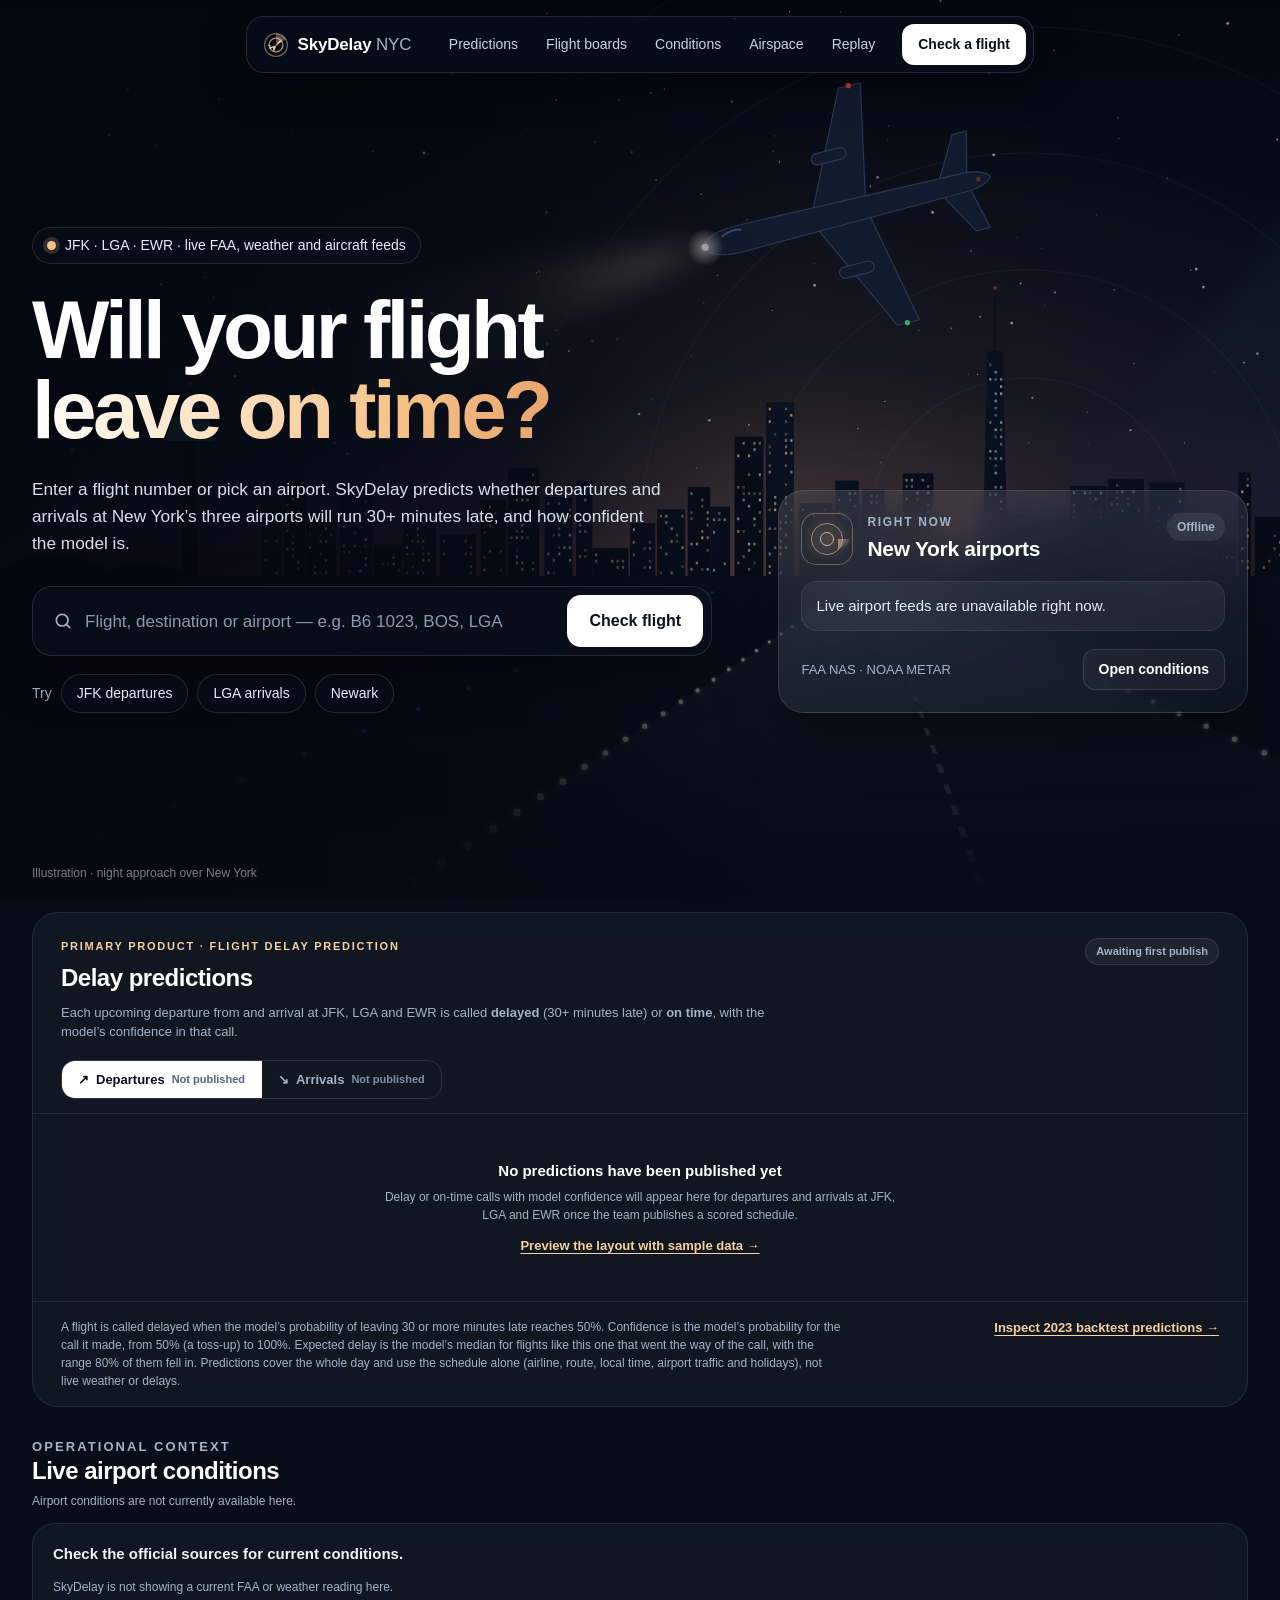
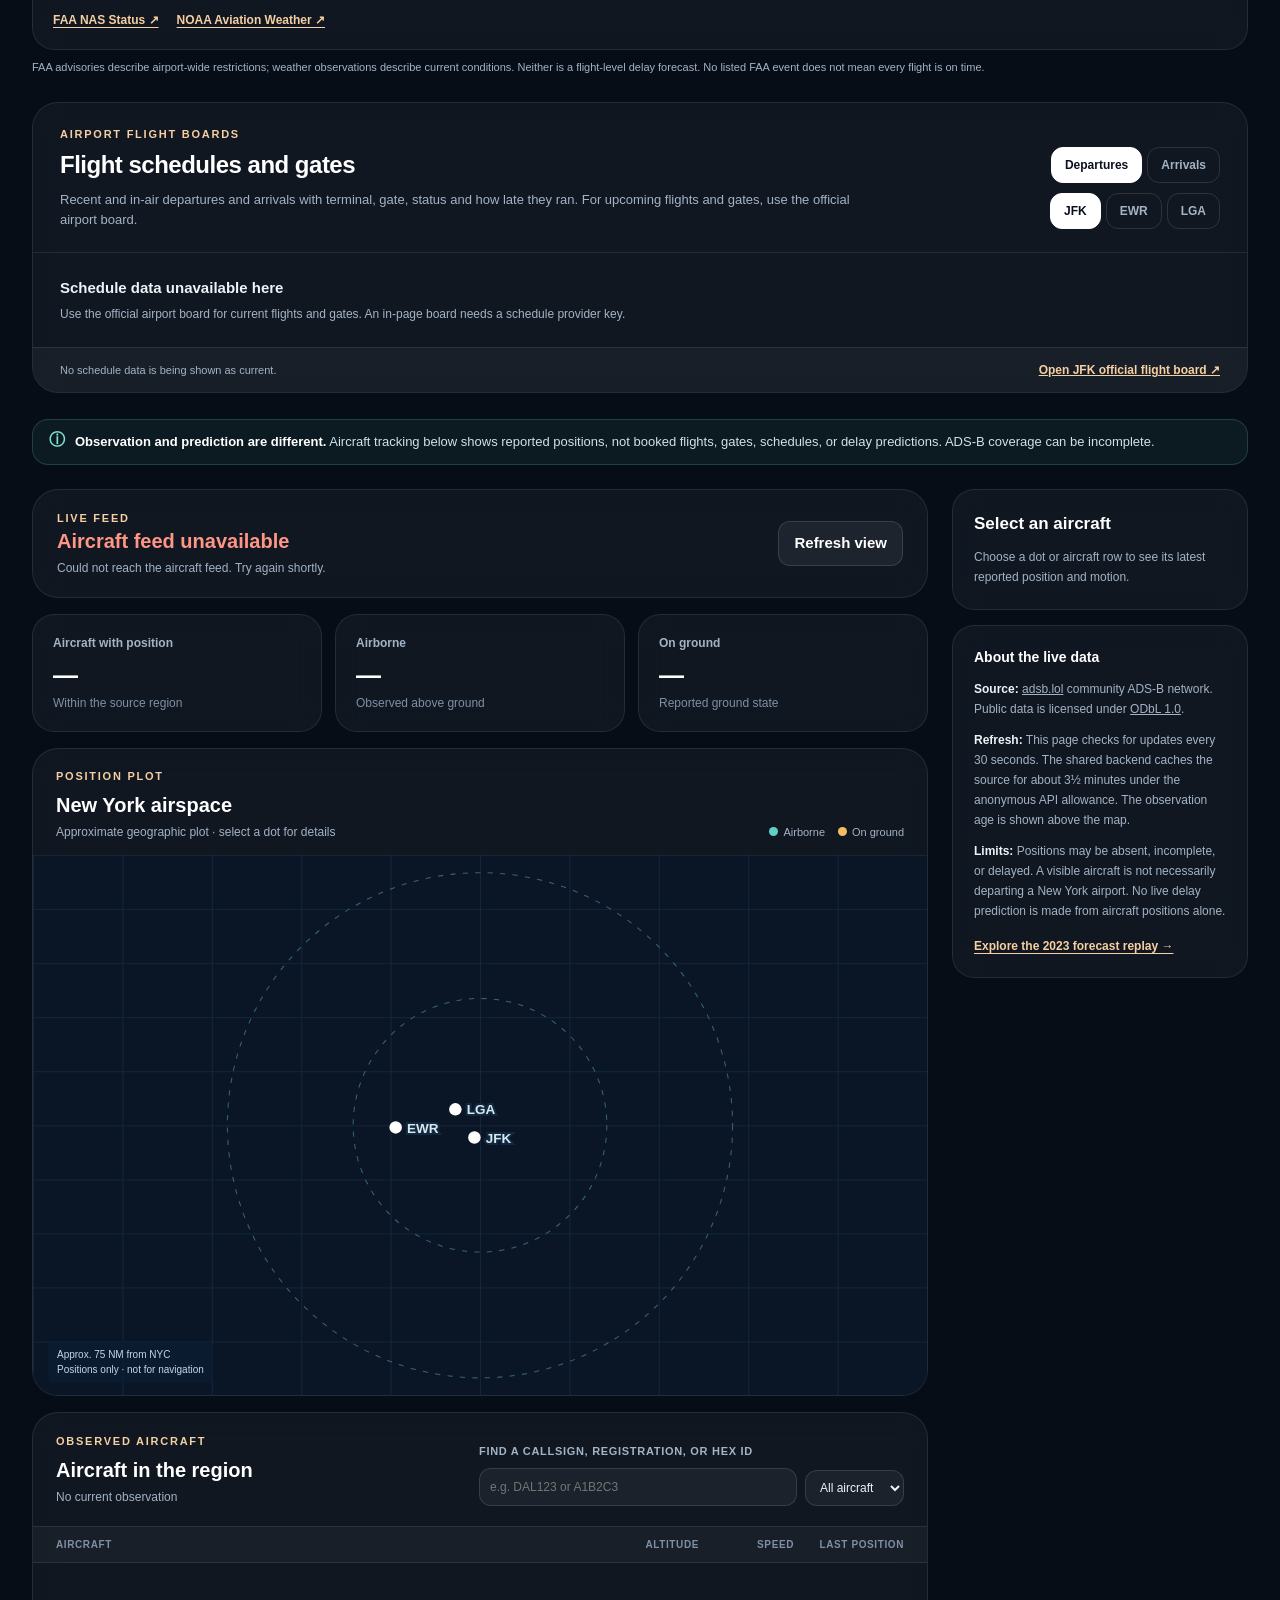
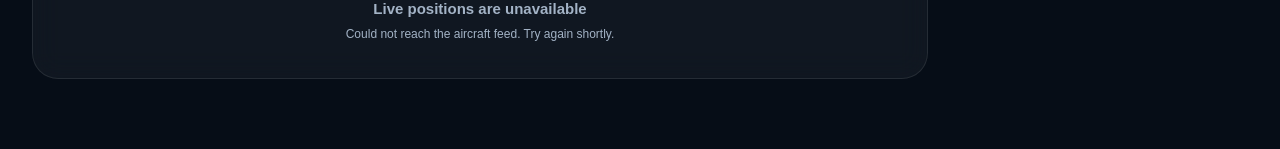
==== commit 4e38d8dd: "feat: weather and live airport delays as model inputs - nyc_context: METAR history from the Iowa Env" ====
--- a/prototype/index.html
+++ b/prototype/index.html
@@ -37,7 +37,7 @@
 <aside class="sidebar live-sidebar" aria-label="Live aircraft details and source"><section id="selectedCard" class="side-card selected-card" aria-labelledby="selectedTitle"><h3 id="selectedTitle">Select an aircraft</h3><p>Choose a dot or aircraft row to see its latest reported position and motion.</p></section><section class="side-card" id="about"><h3>About the live data</h3><p><strong>Source:</strong> <a href="https://www.adsb.lol/docs/open-data/api" target="_blank" rel="noopener noreferrer">adsb.lol</a> community ADS-B network. Public data is licensed under <a href="https://opendatacommons.org/licenses/odbl/1-0/" target="_blank" rel="noopener noreferrer">ODbL 1.0</a>.</p><p><strong>Refresh:</strong> This page checks for updates every 30 seconds. The shared backend caches the source for about 3½ minutes under the anonymous API allowance. The observation age is shown above the map.</p><p><strong>Limits:</strong> Positions may be absent, incomplete, or delayed. A visible aircraft is not necessarily departing a New York airport. No live delay prediction is made from aircraft positions alone.</p><a class="text-link" href="replay.html">Explore the 2023 forecast replay →</a></section></aside></div></main></div>
 <script src="live.js?v=20261116f" defer></script>
 <script src="operations.js?v=20261116f" defer></script>
-<script src="predictions.js?v=20261116f" defer></script>
+<script src="predictions.js?v=20261116g" defer></script>
 <script src="hero.js?v=20261116f" defer></script>
 </body>
 </html>
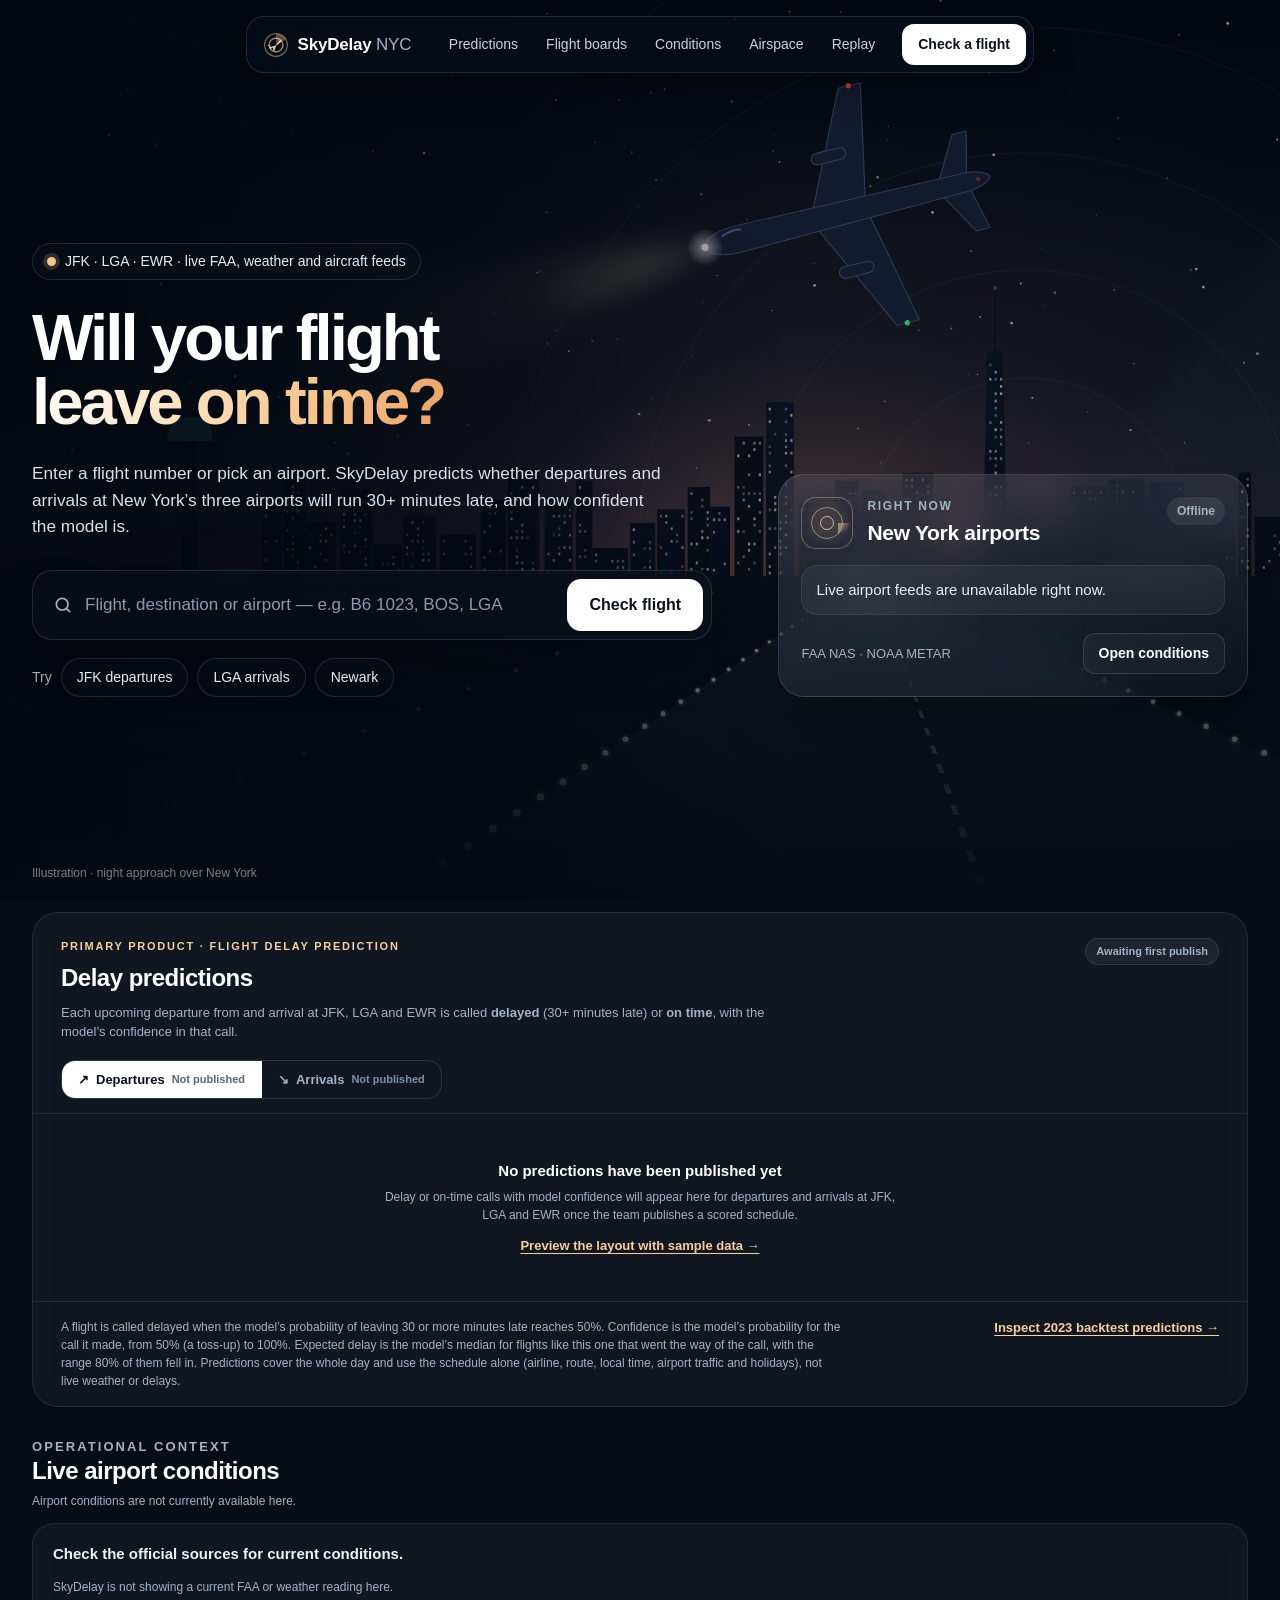
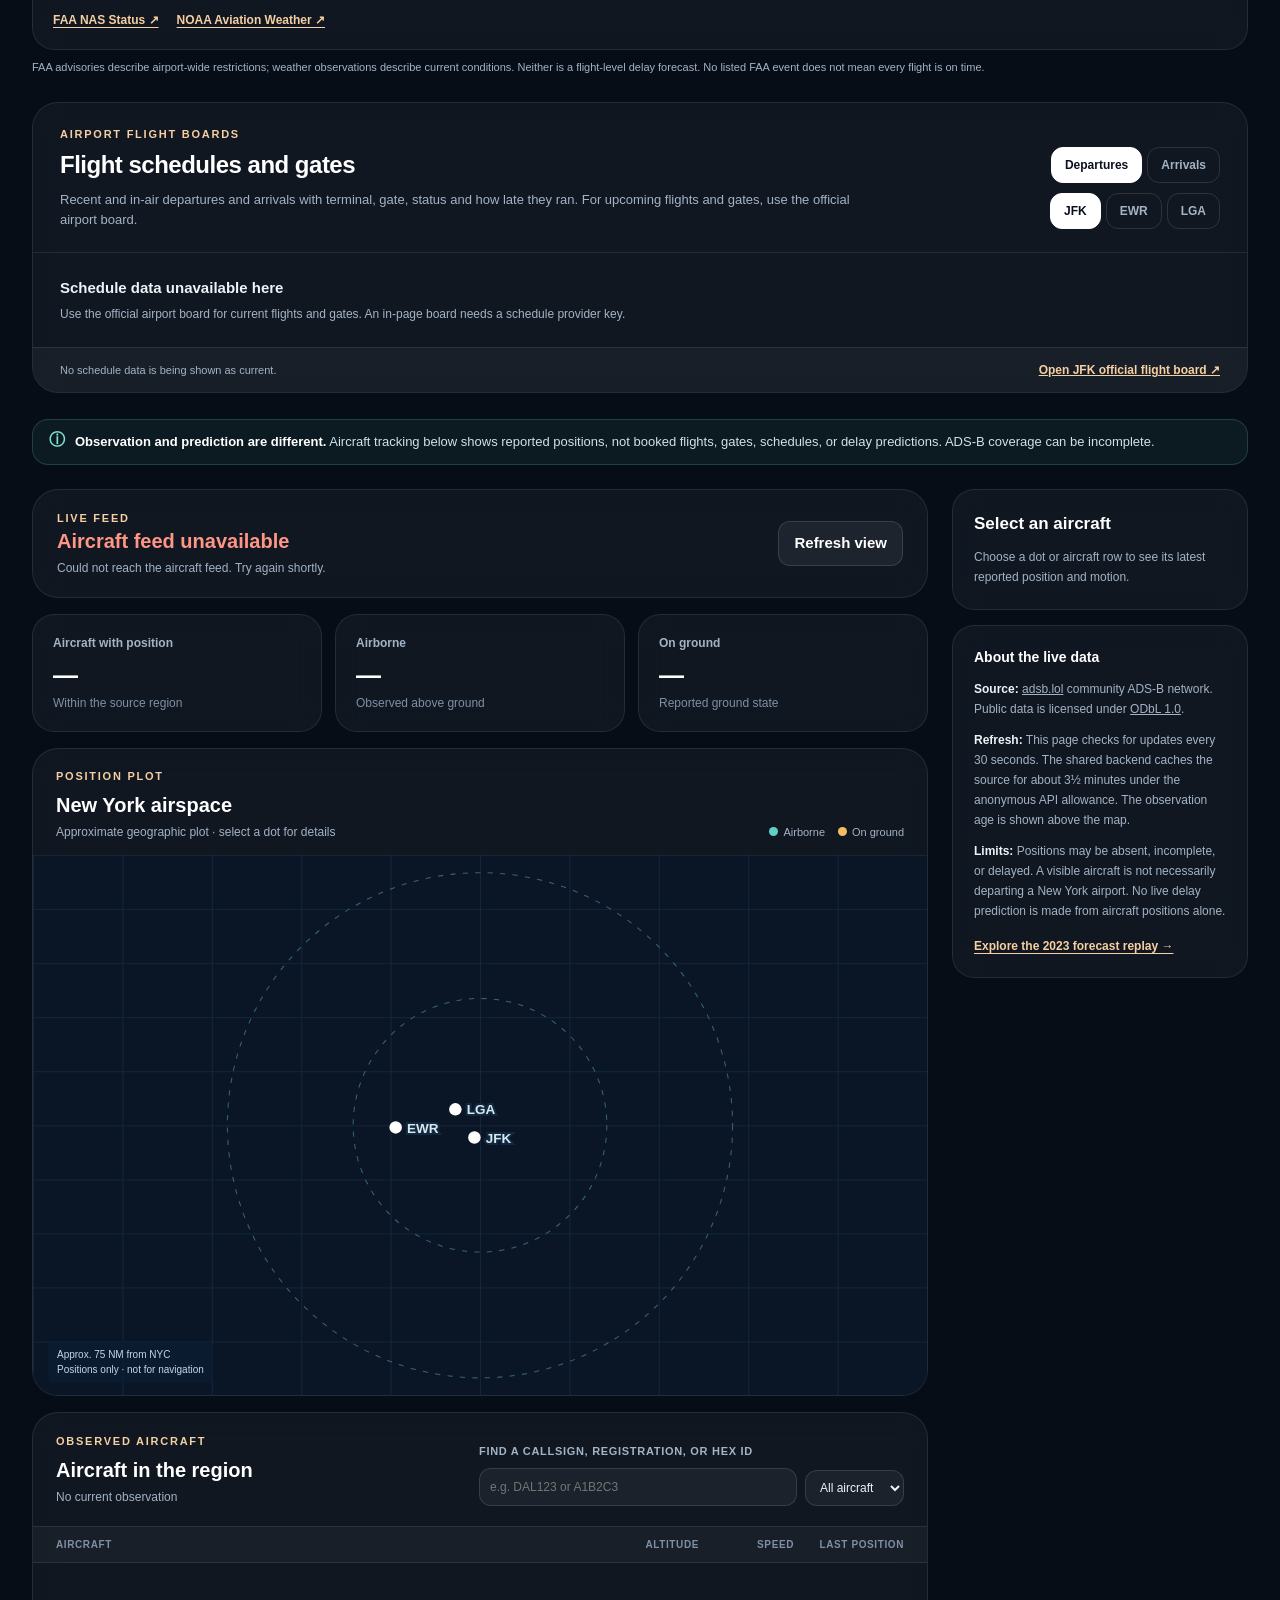
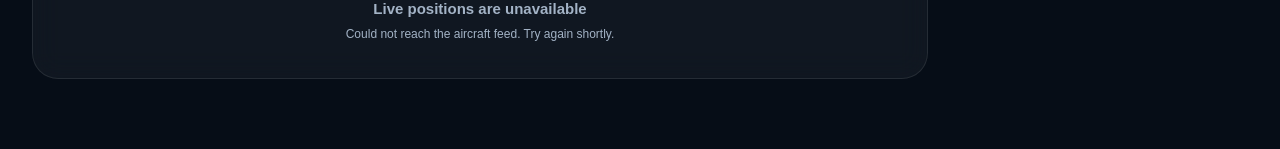
==== commit 51ba253c: "style: smaller hero headline Co-Authored-By: Claude Opus 5.5 <noreply@anthropic.com> Claude-Session:" ====
--- a/prototype/index.html
+++ b/prototype/index.html
@@ -8,7 +8,7 @@
 <link rel="stylesheet" href="styles.css?v=20261116f">
 <link rel="stylesheet" href="live.css?v=20261116f">
 <link rel="stylesheet" href="predictions.css?v=20261116f">
-<link rel="stylesheet" href="theme.css?v=20261116f">
+<link rel="stylesheet" href="theme.css?v=20261116h">
 <title>NYC flight delay predictions | SkyDelay</title>
 </head>
 <body>
--- a/prototype/theme.css
+++ b/prototype/theme.css
@@ -37,7 +37,7 @@
 .hero-badge{display:inline-flex;max-width:100%;align-items:center;gap:9px;margin:0 0 26px;padding:7px 14px;border-radius:999px;background:rgba(10,17,29,.5);border:1px solid var(--glass-line);color:#e6edf5;font-size:14px;font-weight:500;backdrop-filter:blur(10px);-webkit-backdrop-filter:blur(10px)}
 .hero-badge i{width:9px;height:9px;border-radius:50%;background:var(--amber);box-shadow:0 0 0 4px rgba(244,195,138,.18);animation:pulse 2.4s ease-in-out infinite}
 @keyframes pulse{50%{box-shadow:0 0 0 7px rgba(244,195,138,.04)}}
-.hero-copy h1{font-size:clamp(46px,6.4vw,96px);line-height:.98;letter-spacing:-.045em;font-weight:750;margin:0 0 26px;color:#fff;text-wrap:balance}
+.hero-copy h1{font-size:clamp(38px,5.1vw,76px);line-height:.98;letter-spacing:-.045em;font-weight:750;margin:0 0 26px;color:#fff;text-wrap:balance}
 .hero-grad{background:linear-gradient(100deg,#fff 0%,#fde3c4 35%,#f4c38a 70%,#e9a46b 100%);-webkit-background-clip:text;background-clip:text;color:transparent}
 .hero-lede{font-size:clamp(16px,1.35vw,20px);line-height:1.55;color:#d7e1ec;max-width:640px;margin:0 0 30px}
 .hero-search{display:flex;align-items:center;gap:12px;max-width:680px;padding:8px 8px 8px 20px;border-radius:20px;background:rgba(10,17,29,.6);border:1px solid var(--glass-line);backdrop-filter:blur(16px);-webkit-backdrop-filter:blur(16px);box-shadow:0 18px 50px rgba(0,0,0,.35)}
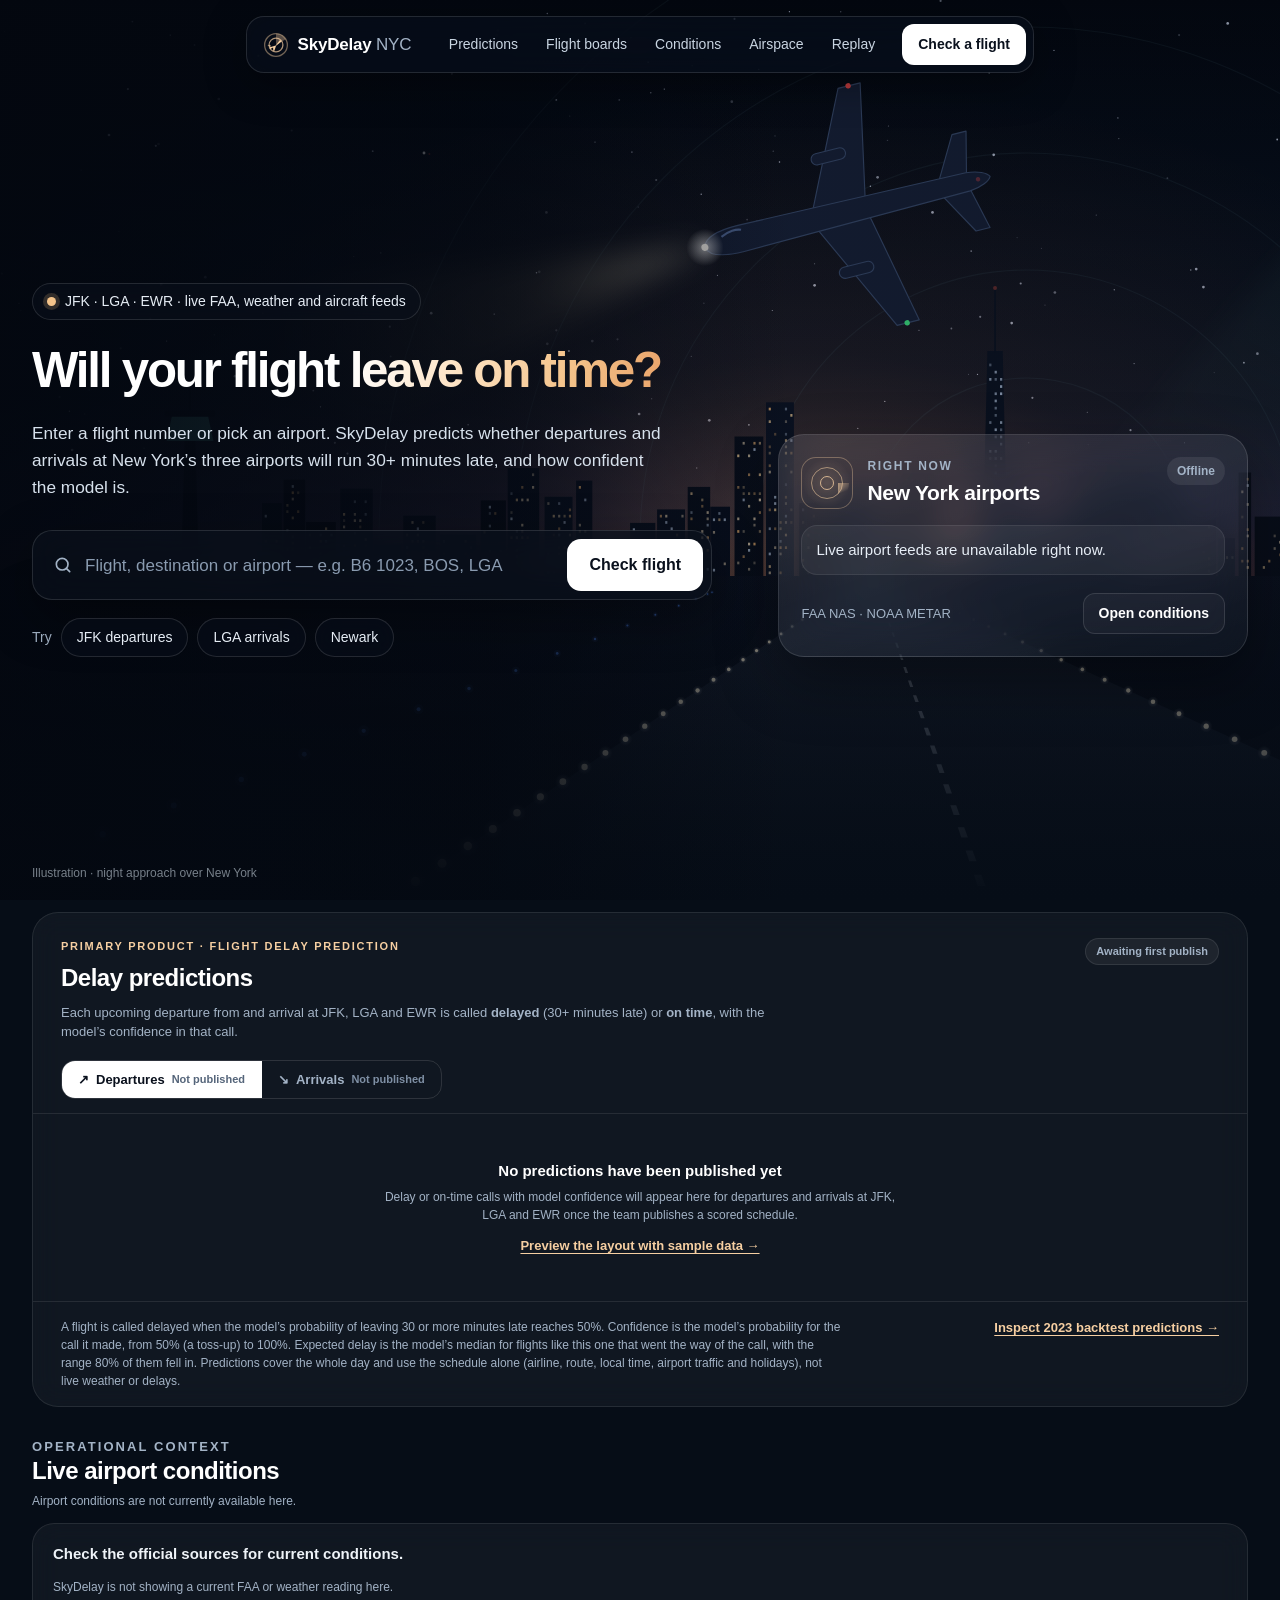
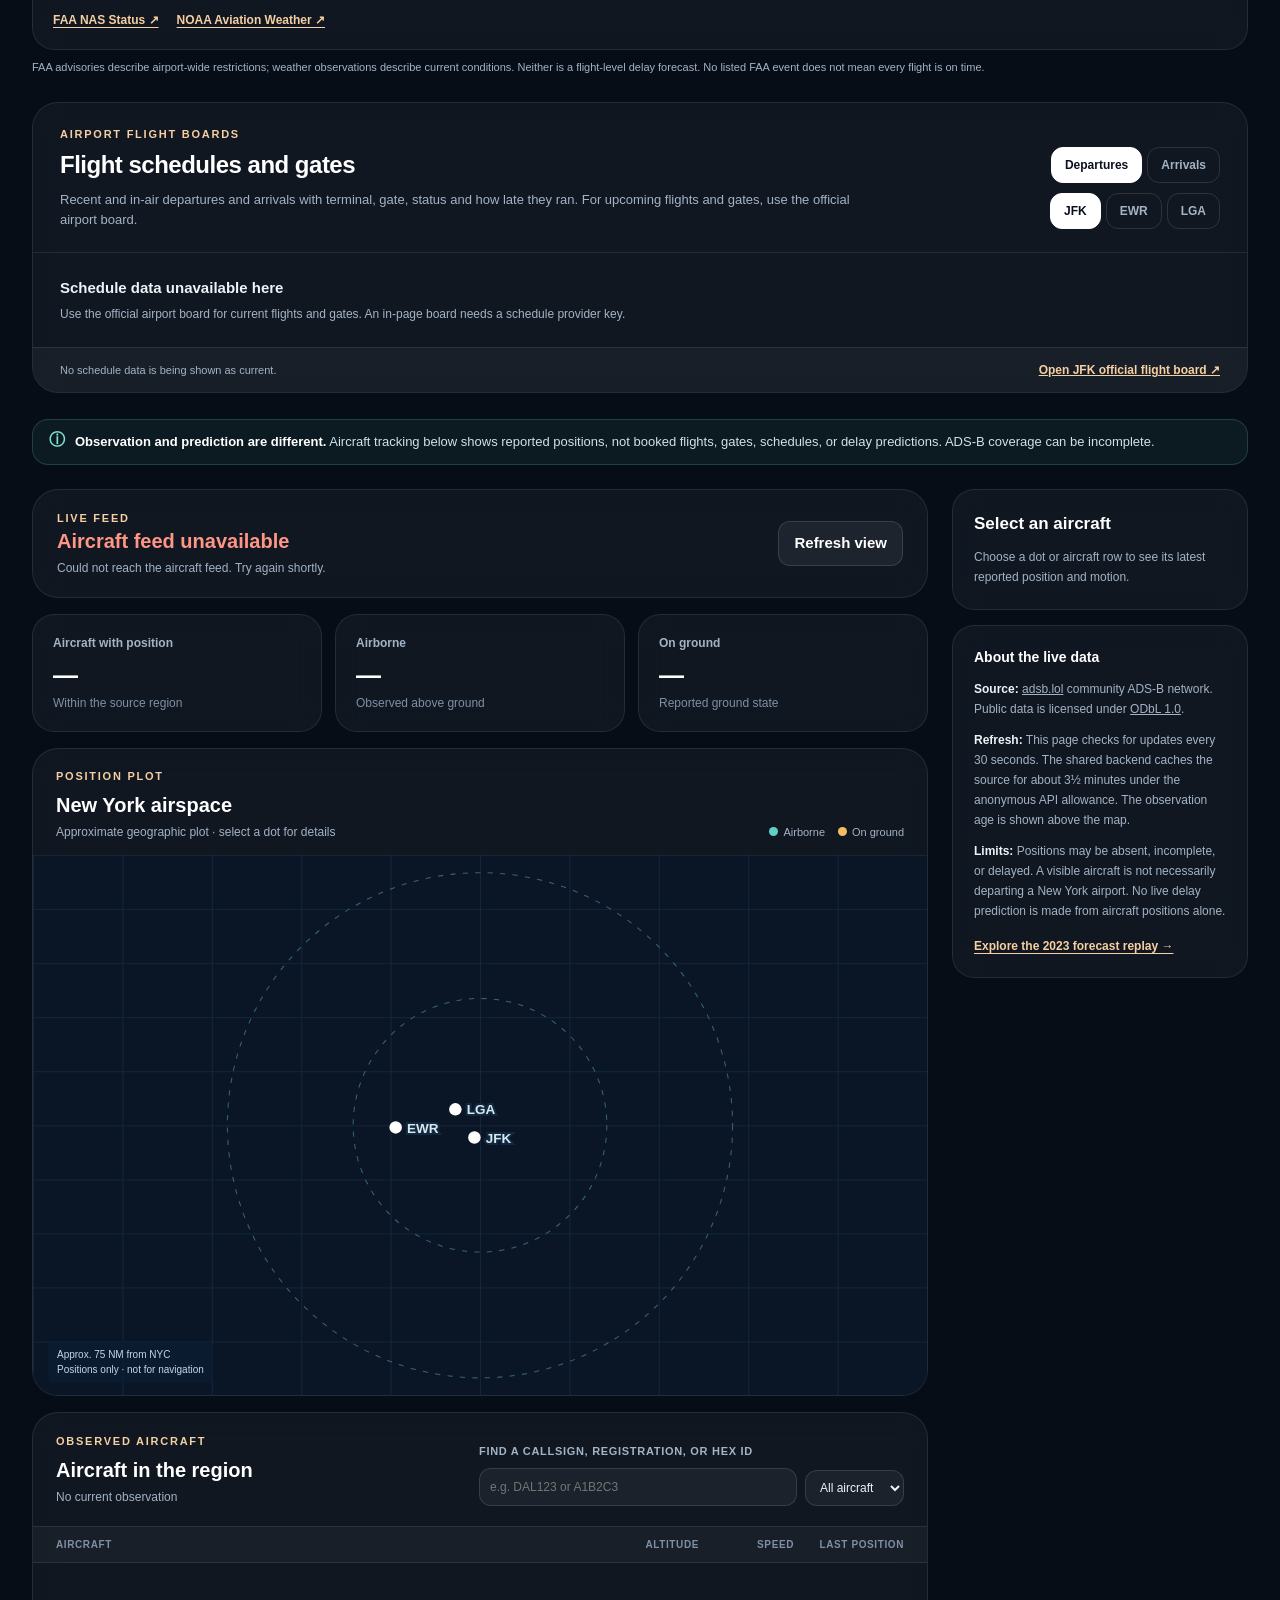
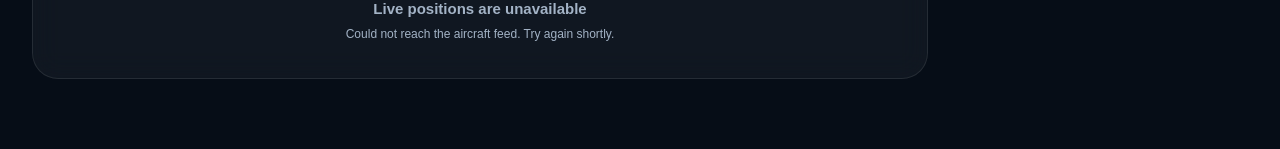
==== commit b726c6aa: "style: hero headline 40% smaller than the original Co-Authored-By: Claude Opus 5.5 <noreply@anthropi" ====
--- a/prototype/index.html
+++ b/prototype/index.html
@@ -8,7 +8,7 @@
 <link rel="stylesheet" href="styles.css?v=20261116f">
 <link rel="stylesheet" href="live.css?v=20261116f">
 <link rel="stylesheet" href="predictions.css?v=20261116f">
-<link rel="stylesheet" href="theme.css?v=20261116h">
+<link rel="stylesheet" href="theme.css?v=20261116i">
 <title>NYC flight delay predictions | SkyDelay</title>
 </head>
 <body>
--- a/prototype/theme.css
+++ b/prototype/theme.css
@@ -37,7 +37,7 @@
 .hero-badge{display:inline-flex;max-width:100%;align-items:center;gap:9px;margin:0 0 26px;padding:7px 14px;border-radius:999px;background:rgba(10,17,29,.5);border:1px solid var(--glass-line);color:#e6edf5;font-size:14px;font-weight:500;backdrop-filter:blur(10px);-webkit-backdrop-filter:blur(10px)}
 .hero-badge i{width:9px;height:9px;border-radius:50%;background:var(--amber);box-shadow:0 0 0 4px rgba(244,195,138,.18);animation:pulse 2.4s ease-in-out infinite}
 @keyframes pulse{50%{box-shadow:0 0 0 7px rgba(244,195,138,.04)}}
-.hero-copy h1{font-size:clamp(38px,5.1vw,76px);line-height:.98;letter-spacing:-.045em;font-weight:750;margin:0 0 26px;color:#fff;text-wrap:balance}
+.hero-copy h1{font-size:clamp(28px,3.85vw,58px);line-height:.98;letter-spacing:-.045em;font-weight:750;margin:0 0 26px;color:#fff;text-wrap:balance}
 .hero-grad{background:linear-gradient(100deg,#fff 0%,#fde3c4 35%,#f4c38a 70%,#e9a46b 100%);-webkit-background-clip:text;background-clip:text;color:transparent}
 .hero-lede{font-size:clamp(16px,1.35vw,20px);line-height:1.55;color:#d7e1ec;max-width:640px;margin:0 0 30px}
 .hero-search{display:flex;align-items:center;gap:12px;max-width:680px;padding:8px 8px 8px 20px;border-radius:20px;background:rgba(10,17,29,.6);border:1px solid var(--glass-line);backdrop-filter:blur(16px);-webkit-backdrop-filter:blur(16px);box-shadow:0 18px 50px rgba(0,0,0,.35)}
